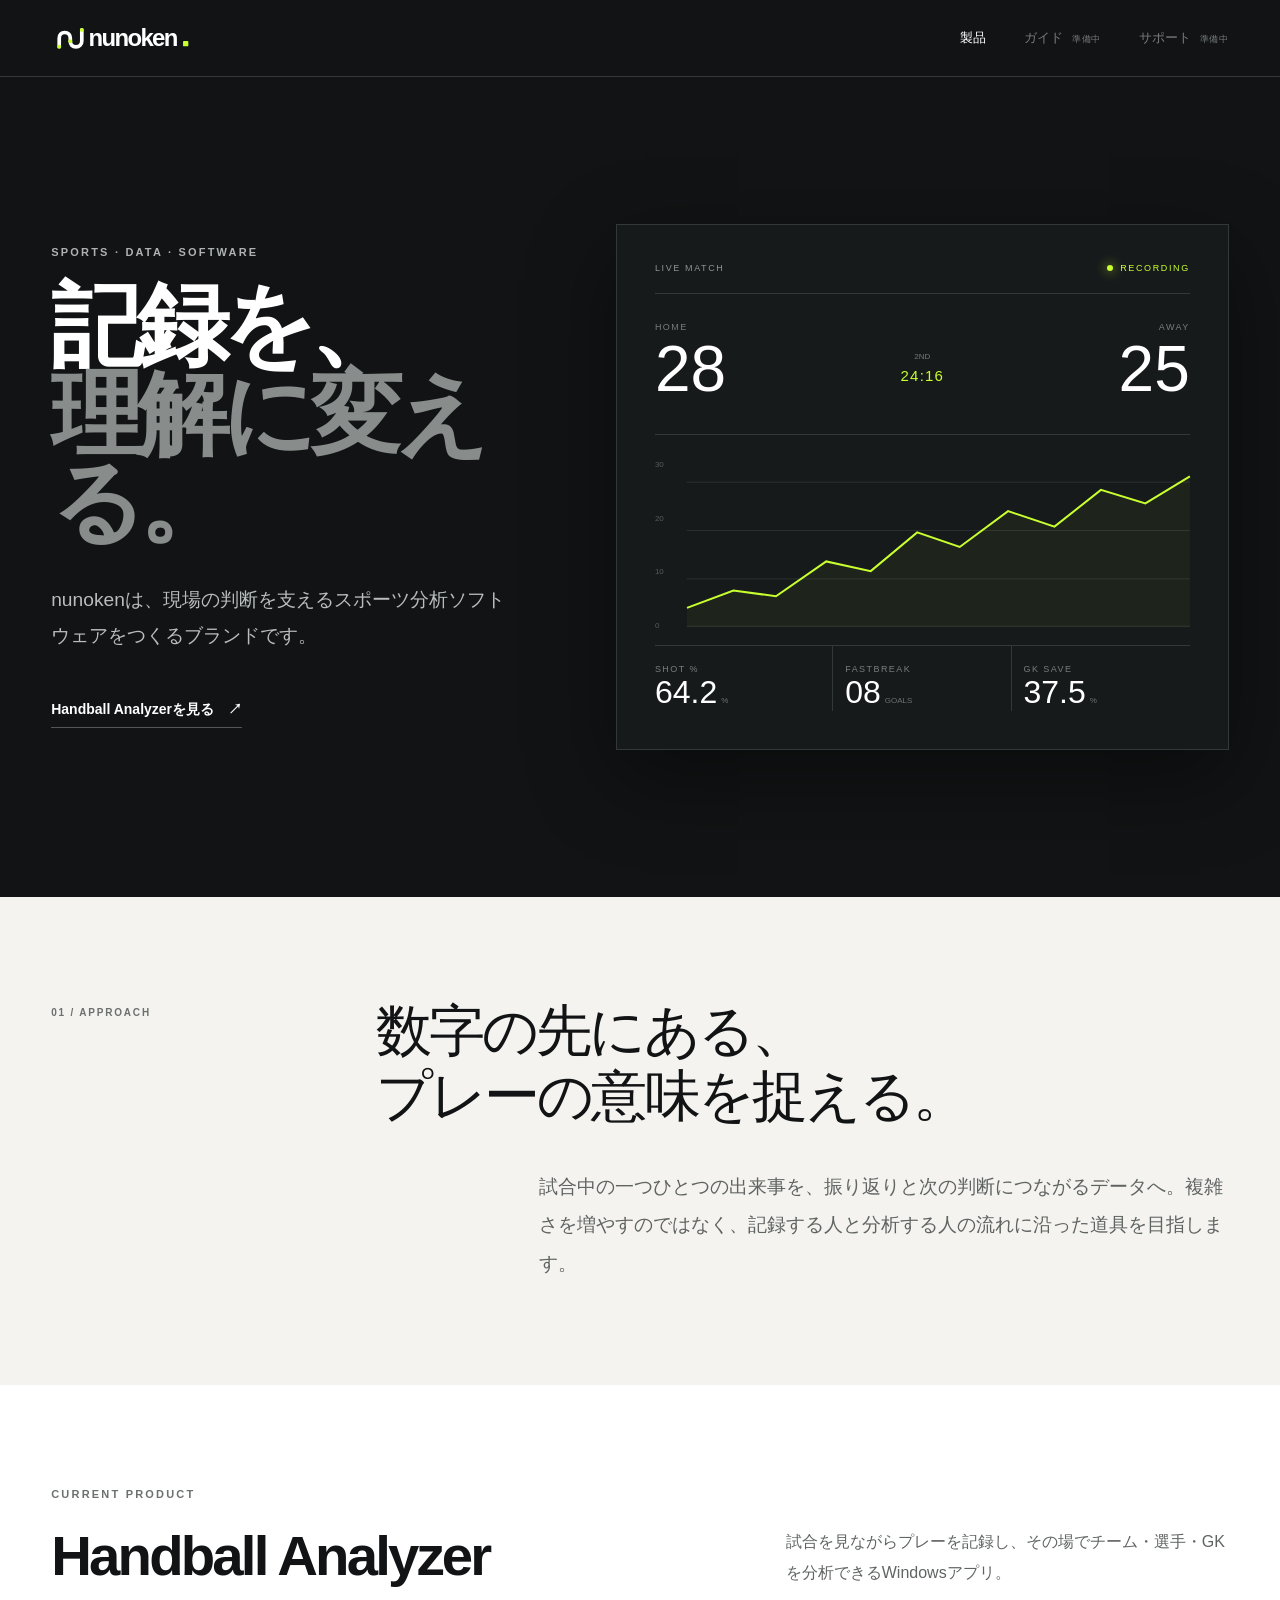
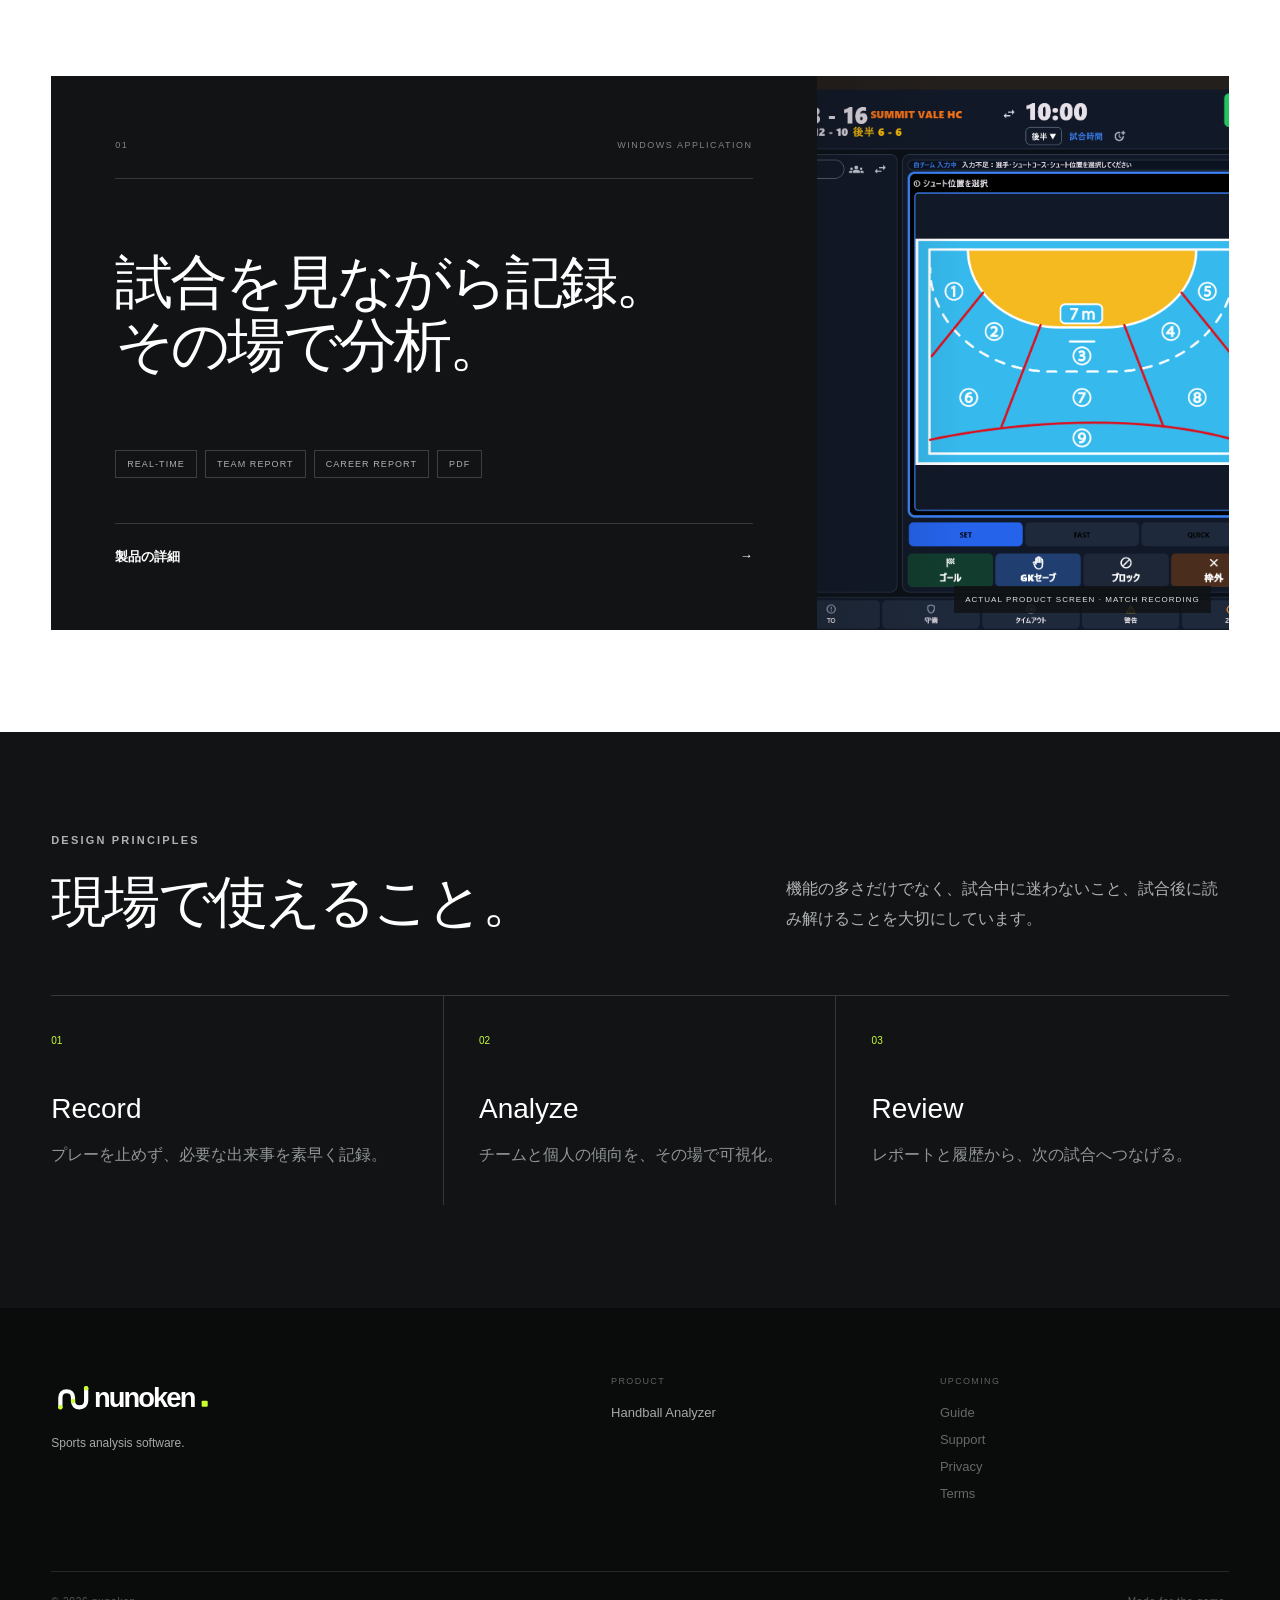
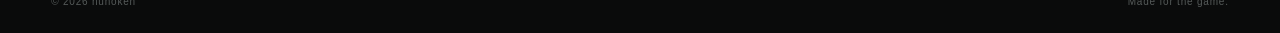
==== index.html @ ba4e537f "文字の大きさ変更" ====
<!doctype html>
<html lang="ja">
<head>
  <meta charset="utf-8">
  <meta name="viewport" content="width=device-width, initial-scale=1">
  <title>nunoken — スポーツを、記録から理解へ。</title>
  <meta name="description" content="nunokenは、スポーツの記録と分析に向き合うソフトウェアブランドです。Windows向けハンドボール試合記録・分析アプリ Handball Analyzer を開発しています。">
  <meta name="theme-color" content="#111314">
  <meta property="og:type" content="website">
  <meta property="og:locale" content="ja_JP">
  <meta property="og:site_name" content="nunoken">
  <meta property="og:title" content="nunoken — スポーツを、記録から理解へ。">
  <meta property="og:description" content="スポーツの記録と分析に向き合うソフトウェアブランド。Handball Analyzerを開発しています。">
  <link rel="stylesheet" href="assets/styles.css">
  <script src="assets/site.js" defer></script>
</head>
<body>
  <a class="skip-link" href="#main">本文へ移動</a>
  <header class="site-header">
    <div class="container header-inner">
      <a class="wordmark" href="./" aria-label="nunoken ホーム"><img src="brand/nunoken-logo-reverse.svg" alt="nunoken" width="560" height="140"></a>
      <nav class="site-nav" aria-label="メインナビゲーション">
        <a href="handball-analyzer/">製品</a>
        <span class="nav-future" title="準備中">ガイド <small>準備中</small></span>
        <span class="nav-future" title="準備中">サポート <small>準備中</small></span>
      </nav>
    </div>
  </header>

  <main id="main">
    <section class="brand-hero section-dark" aria-labelledby="hero-title">
      <div class="container brand-hero-grid">
        <div class="hero-copy reveal">
          <p class="eyebrow">SPORTS · DATA · SOFTWARE</p>
          <h1 id="hero-title">記録を、<br><span>理解に変える。</span></h1>
          <p class="hero-lead">nunokenは、現場の判断を支えるスポーツ分析ソフトウェアをつくるブランドです。</p>
          <a class="text-link" href="handball-analyzer/">Handball Analyzerを見る <span aria-hidden="true">↗</span></a>
        </div>

        <div class="data-visual reveal" aria-label="ハンドボール分析画面をイメージしたデータビジュアル">
          <div class="visual-topline">
            <span>LIVE MATCH</span><span class="live-dot">RECORDING</span>
          </div>
          <div class="scoreboard">
            <div><small>HOME</small><strong>28</strong></div>
            <div class="match-time"><span>2ND</span><strong>24:16</strong></div>
            <div><small>AWAY</small><strong>25</strong></div>
          </div>
          <div class="chart-area" aria-hidden="true">
            <div class="chart-labels"><span>30</span><span>20</span><span>10</span><span>0</span></div>
            <svg viewBox="0 0 520 170" role="presentation" focusable="false">
              <path class="grid-line" d="M0 20H520M0 70H520M0 120H520M0 169H520"/>
              <path class="area-path" d="M0 150 L48 132 L92 138 L144 102 L190 112 L238 72 L282 87 L332 50 L380 66 L428 28 L474 42 L520 14 L520 170 L0 170 Z"/>
              <path class="line-path" d="M0 150 L48 132 L92 138 L144 102 L190 112 L238 72 L282 87 L332 50 L380 66 L428 28 L474 42 L520 14"/>
            </svg>
          </div>
          <div class="metric-row">
            <div><small>SHOT %</small><strong>64.2</strong><span>%</span></div>
            <div><small>FASTBREAK</small><strong>08</strong><span>GOALS</span></div>
            <div><small>GK SAVE</small><strong>37.5</strong><span>%</span></div>
          </div>
        </div>
      </div>
    </section>

    <section class="brand-statement section-pad" aria-labelledby="statement-title">
      <div class="container statement-grid">
        <p class="section-index">01 / APPROACH</p>
        <div>
          <h2 id="statement-title">数字の先にある、<br>プレーの意味を捉える。</h2>
          <p>試合中の一つひとつの出来事を、振り返りと次の判断につながるデータへ。複雑さを増やすのではなく、記録する人と分析する人の流れに沿った道具を目指します。</p>
        </div>
      </div>
    </section>

    <section class="product-showcase section-pad" aria-labelledby="product-title">
      <div class="container">
        <div class="section-heading">
          <div>
            <p class="eyebrow eyebrow-dark">CURRENT PRODUCT</p>
            <h2 id="product-title">Handball Analyzer</h2>
          </div>
          <p>試合を見ながらプレーを記録し、その場でチーム・選手・GKを分析できるWindowsアプリ。</p>
        </div>

        <a class="product-card" href="handball-analyzer/" aria-label="Handball Analyzer 製品ページへ">
          <div class="product-card-copy">
            <div class="product-meta"><span>01</span><span>WINDOWS APPLICATION</span></div>
            <h3>試合を見ながら記録。<br>その場で分析。</h3>
            <ul class="feature-ticker" aria-label="主な機能">
              <li>REAL-TIME</li><li>TEAM REPORT</li><li>CAREER REPORT</li><li>PDF</li>
            </ul>
            <span class="card-link">製品の詳細 <span aria-hidden="true">→</span></span>
          </div>
          <div class="product-card-preview">
            <img src="assets/screenshots/01_match_recording_game7.png" alt="Handball Analyzerの試合記録画面" width="2190" height="1389" loading="lazy" decoding="async">
            <span>ACTUAL PRODUCT SCREEN · MATCH RECORDING</span>
          </div>
        </a>
      </div>
    </section>

    <section class="principles section-pad section-dark" aria-labelledby="principles-title">
      <div class="container">
        <div class="section-heading inverse">
          <div><p class="eyebrow">DESIGN PRINCIPLES</p><h2 id="principles-title">現場で使えること。</h2></div>
          <p>機能の多さだけでなく、試合中に迷わないこと、試合後に読み解けることを大切にしています。</p>
        </div>
        <div class="principle-grid">
          <article><span>01</span><h3>Record</h3><p>プレーを止めず、必要な出来事を素早く記録。</p></article>
          <article><span>02</span><h3>Analyze</h3><p>チームと個人の傾向を、その場で可視化。</p></article>
          <article><span>03</span><h3>Review</h3><p>レポートと履歴から、次の試合へつなげる。</p></article>
        </div>
      </div>
    </section>
  </main>

  <footer class="site-footer">
    <div class="container footer-main">
      <div><a class="wordmark footer-mark" href="./" aria-label="nunoken ホーム"><img src="brand/nunoken-logo-reverse.svg" alt="nunoken" width="560" height="140"></a><p>Sports analysis software.</p></div>
      <div class="footer-product"><small>PRODUCT</small><a href="handball-analyzer/">Handball Analyzer</a></div>
      <div class="footer-future"><small>UPCOMING</small><span>Guide</span><span>Support</span><span>Privacy</span><span>Terms</span></div>
    </div>
    <div class="container footer-bottom"><span>© <span data-year>2026</span> nunoken</span><span>Made for the game.</span></div>
  </footer>
</body>
</html>
---- assets/styles.css ----
:root {
  --ink: #111314;
  --ink-soft: #1a1d1e;
  --paper: #f4f3ef;
  --white: #fff;
  --muted: #6c706f;
  --line: #d7d7d2;
  --dark-line: #343839;
  --accent: #c8ff2e;
  --accent-dim: #a8d92a;
  --container: 1240px;
  --pad: clamp(20px, 4vw, 56px);
}

* { box-sizing: border-box; }
html { scroll-behavior: smooth; }
body { margin: 0; overflow-x: clip; color: var(--ink); background: var(--paper); font-family: "Segoe UI", "Yu Gothic UI", "Hiragino Kaku Gothic ProN", sans-serif; -webkit-font-smoothing: antialiased; }
a { color: inherit; }
svg { display: block; }
.container { width: min(100% - (var(--pad) * 2), var(--container)); margin-inline: auto; }
.section-dark { color: var(--white); background: var(--ink); }
.section-pad { padding-block: clamp(68px, 8vw, 112px); }
.skip-link { position: fixed; z-index: 1000; top: 12px; left: 12px; padding: 10px 16px; color: var(--ink); background: var(--accent); transform: translateY(-150%); transition: transform .2s; }
.skip-link:focus { transform: translateY(0); }
:focus-visible { outline: 3px solid var(--accent-dim); outline-offset: 4px; }

.site-header { position: relative; z-index: 20; color: var(--white); background: var(--ink); border-bottom: 1px solid var(--dark-line); }
.header-inner { min-height: 76px; display: flex; align-items: center; justify-content: space-between; gap: 28px; }
.wordmark { display: inline-flex; align-items: center; text-decoration: none; }
.wordmark img { display: block; width: 156px; height: auto; }
.site-nav { display: flex; align-items: center; gap: clamp(18px, 3vw, 38px); font-size: 13px; }
.site-nav a { padding-block: 10px; text-decoration: none; border-bottom: 1px solid transparent; }
.site-nav a:hover { border-color: var(--accent); }
.nav-future { color: #777c7c; white-space: nowrap; }
.nav-future small { margin-left: 5px; font-size: 9px; letter-spacing: .08em; }

.brand-hero { min-height: min(820px, calc(100vh - 76px)); display: grid; align-items: center; padding-block: clamp(72px, 10vw, 140px); overflow: hidden; }
.brand-hero-grid, .product-hero-grid { display: grid; grid-template-columns: minmax(0, .86fr) minmax(460px, 1.14fr); gap: clamp(50px, 8vw, 120px); align-items: center; }
.eyebrow { margin: 0 0 24px; color: #aeb3b2; font-size: 11px; font-weight: 700; letter-spacing: .2em; }
.eyebrow-dark { color: var(--muted); }
.hero-copy h1 { margin: 0; font-size: clamp(58px, 7.2vw, 112px); font-weight: 620; line-height: .96; letter-spacing: -.07em; }
.hero-copy h1 span { color: #888d8c; }
.hero-lead { max-width: 570px; margin: 34px 0 38px; overflow-wrap: anywhere; color: #b9bdbd; font-size: clamp(16px, 1.5vw, 20px); line-height: 1.9; }
.text-link { display: inline-flex; gap: 14px; align-items: center; padding-block: 8px; font-size: 14px; font-weight: 700; text-decoration: none; border-bottom: 1px solid #555; }
.text-link:hover { border-color: var(--accent); }

.data-visual { padding: clamp(20px, 3vw, 38px); background: #171a1b; border: 1px solid #333839; box-shadow: 0 28px 80px #0006; }
.visual-topline, .court-toolbar { display: flex; justify-content: space-between; padding-bottom: 20px; color: #8f9493; font-size: 9px; letter-spacing: .18em; border-bottom: 1px solid #333839; }
.live-dot { color: var(--accent); }
.live-dot::before { content: ""; width: 6px; height: 6px; display: inline-block; margin-right: 7px; background: currentColor; border-radius: 50%; box-shadow: 0 0 12px currentColor; }
.scoreboard { display: grid; grid-template-columns: 1fr auto 1fr; align-items: center; gap: 24px; padding: 28px 0; text-align: center; border-bottom: 1px solid #333839; }
.scoreboard > div:first-child { text-align: left; }.scoreboard > div:last-child { text-align: right; }
.scoreboard small, .metric-row small { display: block; color: #787d7c; font-size: 9px; letter-spacing: .16em; }
.scoreboard strong { font-size: clamp(42px, 5vw, 68px); font-weight: 480; font-variant-numeric: tabular-nums; }
.match-time strong { display: block; margin-top: 4px; color: var(--accent); font-size: 15px; letter-spacing: .08em; }.match-time span { color: #777; font-size: 8px; }
.chart-area { position: relative; height: 210px; padding: 25px 0 15px 32px; }
.chart-labels { position: absolute; inset: 25px auto 15px 0; display: flex; flex-direction: column; justify-content: space-between; color: #555b5a; font-size: 8px; }
.chart-area svg { width: 100%; height: 100%; overflow: visible; }.grid-line { fill: none; stroke: #2d3132; stroke-width: 1; }.area-path { fill: url("#none"); fill: #c8ff2e0a; }.line-path { fill: none; stroke: var(--accent); stroke-width: 2; vector-effect: non-scaling-stroke; }
.metric-row { display: grid; grid-template-columns: repeat(3, 1fr); border-top: 1px solid #333839; }
.metric-row div { padding: 18px 12px 0; border-right: 1px solid #333839; }.metric-row div:first-child { padding-left: 0; }.metric-row div:last-child { border: 0; }
.metric-row strong { font-size: clamp(22px, 2.5vw, 36px); font-weight: 500; font-variant-numeric: tabular-nums; }.metric-row span { margin-left: 4px; color: #6d7271; font-size: 8px; }

.statement-grid { display: grid; grid-template-columns: 1fr 3fr; gap: 40px; }
.section-index { margin: 8px 0 0; color: var(--muted); font-size: 10px; font-weight: 700; letter-spacing: .18em; }
.statement-grid h2, .section-heading h2, .data-grid h2 { margin: 0; font-size: clamp(36px, 4.4vw, 64px); font-weight: 560; line-height: 1.14; letter-spacing: -.05em; }
.final-cta h2 { margin: 0; font-size: clamp(42px, 5.2vw, 78px); font-weight: 560; line-height: 1.12; letter-spacing: -.055em; }
.statement-grid div > p { max-width: 690px; margin: 40px 0 0 auto; color: #5f6362; font-size: clamp(16px, 1.5vw, 20px); line-height: 2; }

.product-showcase { background: var(--white); }
.section-heading { display: grid; grid-template-columns: 1.5fr 1fr; gap: 70px; align-items: end; margin-bottom: clamp(48px, 7vw, 88px); }
.section-heading > p { margin: 0; color: #606463; line-height: 1.9; }
.product-card { display: grid; grid-template-columns: 1.3fr .7fr; color: var(--white); background: var(--ink); text-decoration: none; transition: transform .25s ease, box-shadow .25s ease; }
.product-card:hover { transform: translateY(-4px); box-shadow: 0 22px 50px #1112; }
.product-card-copy { padding: clamp(30px, 5vw, 68px); }
.product-meta { display: flex; justify-content: space-between; padding-bottom: 28px; color: #808585; font-size: 9px; letter-spacing: .17em; border-bottom: 1px solid var(--dark-line); }
.product-card h3 { margin: clamp(44px, 6vw, 72px) 0; font-size: clamp(36px, 4.5vw, 64px); font-weight: 530; line-height: 1.1; letter-spacing: -.05em; }
.feature-ticker { display: flex; flex-wrap: wrap; gap: 8px; margin: 0 0 45px; padding: 0; list-style: none; }
.feature-ticker li { padding: 8px 11px; color: #aeb2b1; font-size: 9px; letter-spacing: .12em; border: 1px solid #3b3f40; }
.card-link { display: flex; justify-content: space-between; padding-top: 24px; font-size: 13px; font-weight: 700; border-top: 1px solid var(--dark-line); }
.product-card-numbers { display: grid; background: var(--accent); color: var(--ink); }
.product-card-numbers div { display: flex; flex-direction: column; justify-content: center; padding: 30px 12%; border-bottom: 1px solid #1114; }.product-card-numbers div:last-child { border: 0; }
.product-card-numbers span { font-size: clamp(52px, 7vw, 90px); font-weight: 560; line-height: 1; letter-spacing: -.06em; }.product-card-numbers small { margin-top: 8px; font-size: 9px; font-weight: 700; letter-spacing: .16em; }
.product-card-preview { min-width: 0; position: relative; overflow: hidden; background: #0f1725; }
.product-card-preview::after { content: ""; position: absolute; inset: 0; background: linear-gradient(90deg, #11131433, transparent 35%); pointer-events: none; }
.product-card-preview img { width: 100%; height: 100%; min-height: 470px; display: block; object-fit: cover; object-position: 39% center; }
.product-card-preview span { position: absolute; z-index: 1; right: 18px; bottom: 17px; padding: 9px 11px; color: #dfe2e1; background: #111314dd; font-size: 8px; letter-spacing: .13em; }

.section-heading.inverse > p { color: #aeb2b1; }.principles .section-heading { margin-bottom: 60px; }
.principle-grid { display: grid; grid-template-columns: repeat(3, 1fr); border-top: 1px solid var(--dark-line); }
.principle-grid article { padding: 34px 9% 20px 0; border-right: 1px solid var(--dark-line); }.principle-grid article:not(:first-child) { padding-left: 9%; }.principle-grid article:last-child { border: 0; }
.principle-grid span { color: var(--accent); font-size: 10px; }.principle-grid h3 { margin: 45px 0 16px; font-size: 28px; font-weight: 500; }.principle-grid p { color: #919695; line-height: 1.8; }

.site-footer { padding: 68px 0 26px; color: #a5aaa9; background: #0a0b0b; }
.footer-main { display: grid; grid-template-columns: 1.8fr 1fr 1fr; gap: 40px; padding-bottom: 70px; }.footer-mark img { width: 178px; }.footer-main p { font-size: 12px; }
.footer-product, .footer-future { display: flex; flex-direction: column; gap: 12px; font-size: 13px; }.footer-main small { margin-bottom: 7px; color: #5d6261; font-size: 9px; letter-spacing: .15em; }.footer-main a { text-decoration: none; }.footer-main a:hover { color: var(--accent); }.footer-future span { color: #656968; }
.footer-bottom { display: flex; justify-content: space-between; padding-top: 24px; color: #555a59; font-size: 10px; letter-spacing: .08em; border-top: 1px solid #262929; }

/* Product page */
.product-page .section-pad { padding-block: clamp(54px, 6.5vw, 88px); }
.product-hero { padding: 28px 0 0; overflow: hidden; }.product-kicker { display: flex; align-items: baseline; justify-content: space-between; margin-bottom: clamp(34px, 4vw, 52px); color: #666b6a; font-size: 9px; letter-spacing: .16em; }.product-kicker span:first-child { color: var(--white); font-size: clamp(24px, 2.3vw, 34px); font-weight: 620; letter-spacing: -.035em; }
.product-hero-grid { padding-bottom: clamp(48px, 6vw, 78px); }.product-hero .hero-copy h1 { font-size: clamp(46px, 5vw, 72px); line-height:1; }
.product-page .section-heading { margin-bottom: clamp(34px, 4vw, 54px); }
.product-page .section-heading h2, .product-page .data-grid h2 { font-size: clamp(30px, 3.3vw, 46px); line-height:1.2; letter-spacing:-.04em; }
.product-page .section-heading > p { max-width: 500px; font-size:14px; line-height:1.75; }
.availability { width: fit-content; display: flex; align-items: center; gap: 10px; padding: 14px 16px; color: #d8dcdb; font-size: 12px; border: 1px solid #3c4141; }.availability small { padding-left: 10px; color: #707675; font-size: 8px; letter-spacing: .14em; border-left: 1px solid #3c4141; }.status-dot { width: 7px; height: 7px; background: var(--accent); border-radius: 50%; }
.app-window { margin: 0; min-width: 0; overflow: hidden; background: #171a1b; border: 1px solid #363a3b; box-shadow: 0 28px 80px #0007; }
.app-window-bar { display: flex; justify-content: space-between; gap: 20px; padding: 15px 18px; color: #7d8382; font-size: 8px; letter-spacing: .15em; border-bottom: 1px solid #363a3b; }
.app-window img { width: 100%; height: auto; display: block; }
.hero-app-window img { aspect-ratio: 1.57; object-fit: cover; object-position: center top; }
.court-visual { background: #181b1c; border: 1px solid #363a3b; }.court-toolbar { padding: 18px 20px; }
.court { position: relative; height: 330px; margin: 30px; overflow: hidden; background: linear-gradient(90deg, #ffffff08 1px, transparent 1px), linear-gradient(#ffffff08 1px, transparent 1px); background-size: 32px 32px; border: 1px solid #515656; border-right: 0; }
.court::before { content: ""; position: absolute; inset: 0 auto 0 0; width: 48%; border-right: 1px dashed #6f7474; border-radius: 0 50% 50% 0; }.goal { position: absolute; z-index: 2; left: 0; top: 37%; width: 12px; height: 26%; border: 2px solid var(--white); border-left: 0; }.six-meter { position: absolute; left: 0; top: 24%; width: 27%; height: 52%; border: 1px solid #767b7a; border-left: 0; border-radius: 0 50% 50% 0; }.nine-meter { position: absolute; left: 0; top: 11%; width: 47%; height: 78%; border: 1px dashed #5a5f5e; border-left: 0; border-radius: 0 50% 50% 0; }
.shot { position: absolute; z-index: 3; width: 25px; height: 25px; display: grid; place-items: center; font: normal 9px/1 sans-serif; border-radius: 50%; }.goal-shot { color: var(--ink); background: var(--accent); }.miss-shot { color: #d4d6d6; background: #424747; }.s1{left:17%;top:32%}.s2{left:39%;top:18%}.s3{left:29%;top:62%}.s4{left:58%;top:43%}.s5{left:70%;top:70%}.s6{left:78%;top:21%}
.court-stats { display: grid; grid-template-columns: repeat(3, 1fr); border-top: 1px solid #363a3b; }.court-stats div { padding: 20px; border-right: 1px solid #363a3b; }.court-stats div:last-child { border:0; }.court-stats strong { display:block; font-size: 24px; font-weight: 500; }.court-stats small { color:#737877; font-size: 8px; letter-spacing:.14em; }
.hero-facts { display: flex; justify-content: space-between; padding: 20px 0; color: #737877; font-size: 8px; letter-spacing: .16em; border-top: 1px solid var(--dark-line); }

.product-overview { padding-block: clamp(58px, 7vw, 92px); background: var(--paper); }
.overview-intro { display: grid; grid-template-columns: .42fr 1.08fr .9fr; gap: clamp(28px, 4vw, 58px); align-items: start; }
.overview-intro h2 { margin: 0; font-size: clamp(30px, 3.3vw, 46px); font-weight: 560; line-height: 1.2; letter-spacing: -.04em; }
.overview-intro > p:last-child { margin: 4px 0 0; color: var(--muted); font-size: 14px; line-height: 1.85; }
.overview-steps { display: grid; grid-template-columns: repeat(3, 1fr); margin-top: clamp(38px, 5vw, 58px); border-top: 1px solid var(--ink); border-left: 1px solid var(--line); }
.overview-steps article { min-height: 190px; padding: 28px; background: #f8f7f3; border-right: 1px solid var(--line); border-bottom: 1px solid var(--line); }
.overview-steps span, .operation-video > div > span { color: var(--muted); font-size: 9px; font-weight: 700; letter-spacing: .15em; }
.overview-steps h3 { margin: 38px 0 10px; font-size: 21px; font-weight: 600; }
.overview-steps p { margin: 0; color: var(--muted); font-size: 13px; line-height: 1.75; }
.strength-strip { display: grid; grid-template-columns: 1.25fr repeat(3, 1fr); border: 1px solid var(--ink); border-top: 0; }
.strength-strip > * { min-width: 0; padding: 17px 20px; font-size: 11px; line-height: 1.5; border-right: 1px solid var(--line); }
.strength-strip > *:last-child { border: 0; }.strength-strip strong { color: var(--ink); background: var(--accent); }.strength-strip span { color: #555958; background: var(--white); }

.video-section { background: var(--white); }
.video-heading { display: grid; grid-template-columns: 1.35fr .65fr; gap: clamp(40px, 7vw, 100px); align-items: end; margin-bottom: clamp(34px, 4vw, 54px); }
.video-copy h2 { margin: 14px 0 0; font-size: clamp(30px, 3.4vw, 46px); font-weight: 560; line-height: 1.18; letter-spacing: -.04em; }
.video-heading > p { max-width: 480px; margin: 0; color: var(--muted); font-size: 14px; line-height: 1.8; }
.operation-videos { display: grid; grid-template-columns: repeat(2, minmax(0, 1fr)); gap: 18px; }
.operation-video { min-width: 0; background: var(--paper); border: 1px solid var(--line); }
.operation-video.featured-video { grid-column: 1 / -1; display: grid; grid-template-columns: 1.5fr .5fr; }
.operation-video video { width: 100%; aspect-ratio: 16 / 9; display: block; object-fit: cover; background: var(--ink); }
.operation-video.featured-video video { height: 100%; }
.operation-video > div { padding: 24px; }
.operation-video h3 { margin: 17px 0 9px; font-size: 21px; font-weight: 600; letter-spacing: -.02em; }
.operation-video p { margin: 0; color: var(--muted); font-size: 13px; line-height: 1.75; }
.operation-video video:focus-visible { outline-offset: -4px; }

.feature-section { background: var(--paper); }
.operation-guide { display: grid; grid-template-columns: 1.08fr .92fr; gap: clamp(34px, 5vw, 68px); align-items: center; margin-bottom: clamp(48px, 6vw, 74px); padding: clamp(22px, 3vw, 38px); background: var(--white); border: 1px solid var(--line); }
.operation-guide figure { min-width: 0; margin: 0; overflow: hidden; background: var(--ink); }
.operation-guide figure img { width: 100%; height: auto; display: block; }
.operation-guide figcaption { padding: 11px 14px; color: #8e9392; background: var(--ink); font-size: 9px; letter-spacing: .13em; }
.operation-guide-copy h3 { margin: 15px 0 24px; font-size: clamp(26px, 2.8vw, 38px); font-weight: 560; line-height: 1.22; letter-spacing: -.04em; }
.operation-guide ol { margin: 0; padding: 0; list-style: none; border-top: 1px solid var(--line); }
.operation-guide li { display: grid; grid-template-columns: 36px 1fr; gap: 14px; padding: 15px 0; border-bottom: 1px solid var(--line); }
.operation-guide li > span { padding-top: 2px; color: var(--muted); font-size: 9px; font-weight: 700; letter-spacing: .12em; }
.operation-guide li strong { font-size: 14px; font-weight: 650; }.operation-guide li p { margin: 5px 0 0; color: var(--muted); font-size: 12px; line-height: 1.65; }
.event-heading { display: flex; align-items: end; justify-content: space-between; gap: 30px; margin-bottom: 20px; }
.event-heading h3 { margin: 0; font-size: 22px; font-weight: 600; }
.event-grid { display: grid; grid-template-columns: repeat(3, 1fr); border-top: 1px solid var(--line); border-left: 1px solid var(--line); }
.event-card { min-height: 158px; padding: clamp(19px, 2.1vw, 27px); background: #f8f7f3; border-right: 1px solid var(--line); border-bottom: 1px solid var(--line); }.event-card.accent { background: var(--accent); }.event-key { width: 46px; height: 46px; display: grid; place-items: center; margin-bottom: 22px; font-size: 13px; font-weight: 700; border: 1px solid #9da19d; border-radius: 50%; }.event-card h3 { margin: 0 0 7px; font-size: 20px; font-weight: 600; }.event-card p { margin: 0; color: #6b6f6e; font-size: 12px; }
.report-section { color: var(--white); background: #171a1b; }.light { color: #777d7c; }
.report-grid { display: grid; grid-template-columns: repeat(2, 1fr); gap: 1px; background: #3b3f40; border: 1px solid #3b3f40; }.report-card { min-height: 245px; padding: clamp(24px, 3vw, 36px); background: #171a1b; overflow: hidden; }.report-wide { grid-column: 1 / -1; min-height: 285px; display: grid; grid-template-columns: .8fr 1.2fr; gap: 40px; }.tag { color: var(--accent); font-size: 9px; font-weight: 700; letter-spacing: .18em; }.report-card h3 { margin: 26px 0 12px; font-size: clamp(23px, 2.4vw, 32px); font-weight: 500; }.report-card p { max-width: 430px; margin-block:0; color: #929796; font-size:13px; line-height: 1.7; }.report-number { display: block; margin-top: 24px; color: var(--accent); font-size: 52px; font-weight: 450; }.report-number small { font-size: 18px; }
.bar-chart { height: 205px; display: flex; gap: 4%; align-items: end; padding-top: 24px; border-bottom: 1px solid #575c5b; background: repeating-linear-gradient(to bottom, transparent 0, transparent 44px, #2b2f30 45px); }.bar-chart i { width: 8.5%; height: var(--h); display:block; background: var(--accent); opacity: .78; }
.sparkline { margin-top: 36px; }.sparkline svg { width: 100%; max-height: 80px; }.sparkline path { fill:none; stroke:var(--accent); stroke-width:2; vector-effect:non-scaling-stroke; }
.flow-metric { display:flex; align-items:center; justify-content:space-between; margin-top:55px; color:#777; }.flow-metric b { padding:10px; color:#dadddc; font-size:10px; border:1px solid #4a4f4e; }
.donut { width:92px; height:92px; display:grid; place-items:center; margin-top:34px; border-radius:50%; background:conic-gradient(var(--accent) 37%, #303435 0); position:relative; }.donut::before { content:""; position:absolute; inset:8px; background:#171a1b; border-radius:50%; }.donut span { z-index:1; font-size:24px; }.donut small { font-size:10px; }

.screenshot-section { background: var(--paper); }
.screen-story { border-top: 1px solid var(--ink); }
.screen-feature { display: grid; grid-template-columns: .4fr 1.6fr; gap: clamp(30px, 5vw, 62px); padding: clamp(38px, 5vw, 62px) 0; border-bottom: 1px solid var(--line); }
.screen-copy { min-width: 0; }
.screen-copy > span { color: var(--muted); font-size: 9px; font-weight: 700; letter-spacing: .16em; }
.screen-copy h3 { margin: 18px 0 12px; font-size: clamp(22px, 2.2vw, 30px); font-weight: 550; line-height: 1.3; letter-spacing: -.035em; }
.screen-copy p { margin: 0; color: var(--muted); font-size: 14px; line-height: 1.85; }
.screen-pair, .screen-gallery { min-width: 0; display: grid; grid-template-columns: repeat(2, minmax(0, 1fr)); gap: 14px; align-content: start; }
.screen-gallery.four-up { grid-template-columns: repeat(2, minmax(0, 1fr)); }
.screen-feature figure { margin: 0; min-width: 0; overflow: hidden; background: var(--white); border: 1px solid var(--line); }
.screen-feature img { width: 100%; height: auto; aspect-ratio: 16 / 9; display: block; object-fit: cover; object-position: top center; transition: transform .25s ease; }
.screen-feature figure:hover img { transform: scale(1.012); }
.screen-feature figcaption { padding: 12px 14px; color: var(--muted); font-size: 9px; font-weight: 700; letter-spacing: .1em; text-transform: uppercase; border-top: 1px solid var(--line); }

.workflow-section { background: var(--white); }.workflow-grid { border-top: 1px solid var(--ink); }.workflow-grid article { display: grid; grid-template-columns: 1fr 3fr; gap: 30px; align-items:start; padding: 25px 0; border-bottom: 1px solid var(--line); }.workflow-grid > article > span { color: var(--muted); font-size: 10px; }.workflow-grid h3 { margin: 0; font-size: 21px; font-weight: 550; }.workflow-grid p { margin: 7px 0 0; color: var(--muted); font-size:13px; }
.pricing-section { background:#e9e9e4; }.pricing-grid { display:grid; grid-template-columns:repeat(2,1fr); gap:20px; }.price-card { position:relative; padding:clamp(30px,4vw,54px); background:var(--white); }.price-card.featured { color:var(--white); background:var(--ink); }.recommended { position:absolute; top:0; right:0; padding:9px 13px; color:var(--ink); background:var(--accent); font-size:8px; font-weight:800; letter-spacing:.14em; }.plan-head { min-height:180px; display:flex; justify-content:space-between; gap:20px; border-bottom:1px solid var(--line); }.featured .plan-head { border-color:var(--dark-line); }.plan-name { color:var(--muted); font-size:11px; font-weight:700; letter-spacing:.17em; }.plan-head p { max-width:200px; margin-top:25px; color:var(--muted); line-height:1.7; }.price { text-align:right; white-space:nowrap; }.price strong { display:block; font-size:clamp(35px,4vw,54px); font-weight:550; letter-spacing:-.05em; }.price small { color:var(--muted); }.price-card ul { min-height:215px; margin:34px 0; padding:0; list-style:none; }.price-card li { padding:10px 0 10px 22px; position:relative; font-size:14px; }.price-card li::before { content:"✓"; position:absolute; left:0; color:var(--accent-dim); font-weight:800; }.price-card li.muted { color:#909493; }.price-card li.muted::before { content:"—"; color:#909493; }.coming-soon { display:block; padding:16px; text-align:center; font-size:11px; font-weight:700; border:1px solid var(--line); }.light-button { border-color:#4b5050; }.pricing-note { margin:22px 0 0; color:var(--muted); font-size:11px; text-align:right; }
.data-grid { display:grid; grid-template-columns:1fr 1fr; gap:clamp(60px,10vw,140px); }.data-lead { max-width:500px; margin-top:34px; color:#9da2a1; line-height:1.9; }.data-list { margin:0; }.data-list div { padding:28px 0; border-bottom:1px solid var(--dark-line); }.data-list dt { margin-bottom:10px; color:var(--accent); font-size:9px; font-weight:700; letter-spacing:.16em; }.data-list dd { margin:0; color:#d5d8d7; font-size:15px; }
.final-cta { text-align:center; background:var(--accent); }.final-cta h2 { font-size:clamp(16px,4vw,64px); white-space:nowrap; }.final-cta .eyebrow { color:#617617; }.dark-status { margin:45px auto 0; color:var(--ink); border-color:#829c25; }.dark-status .status-dot { background:var(--ink); }.dark-status small { color:#617617; border-color:#829c25; }

.reveal { opacity: 1; transform: none; }

@media (max-width: 1024px) {
  .brand-hero-grid, .product-hero-grid { grid-template-columns: 1fr 1fr; gap: 42px; }
  .hero-copy h1 { font-size: clamp(54px, 7vw, 74px); }
  .chart-area { height: 175px; }.court { height: 275px; margin:20px; }
  .section-heading { gap:40px; }.product-card h3 { margin:55px 0; }
  .plan-head { display:block; }.price { margin-top:25px; text-align:left; }.price-card ul { min-height:225px; }
  .screen-feature { grid-template-columns: .5fr 1.5fr; gap: 34px; }
}

@media (max-width: 760px) {
  :root { --pad: 20px; }
  .header-inner { min-height: 66px; }.wordmark img { width: 138px; }.site-nav { gap:16px; overflow-x:auto; }.site-nav .nav-future { display:none; }
  .brand-hero { min-height:auto; }.brand-hero-grid, .product-hero-grid, .section-heading, .statement-grid, .data-grid { grid-template-columns:1fr; }
  .brand-hero-grid { gap:64px; }.product-hero-grid { gap:42px; }.hero-copy h1 { font-size:clamp(48px,14vw,72px); }.product-hero .hero-copy h1 { font-size:clamp(40px,11vw,54px); }.hero-lead { margin-block:24px 28px; font-size:15px; line-height:1.75; }
  .data-visual { margin-inline:-8px; }.metric-row strong { font-size:22px; }
  .statement-grid { gap:36px; }.statement-grid div > p { margin-top:28px; }.section-heading { gap:28px; }
  .product-card { grid-template-columns:1fr; }.product-card-numbers { grid-template-columns:repeat(3,1fr); }.product-card-numbers div { min-width:0; padding:24px 14px; border-right:1px solid #1114; border-bottom:0; }.product-card-numbers span { font-size:42px; }.product-card-numbers small { font-size:7px; }.product-card-preview img { min-height:320px; aspect-ratio:16 / 9; }.product-card-preview span { left:14px; right:auto; }
  .principle-grid { grid-template-columns:1fr; }.principle-grid article, .principle-grid article:not(:first-child) { padding:30px 0; border-right:0; border-bottom:1px solid var(--dark-line); }.principle-grid h3 { margin-top:25px; }
  .footer-main { grid-template-columns:1fr 1fr; }.footer-main > div:first-child { grid-column:1/-1; }
  .product-kicker { margin-bottom:42px; }.hero-facts { gap:16px; overflow-x:auto; }.hero-facts span { white-space:nowrap; }
  .overview-intro, .video-heading, .operation-guide, .screen-feature { grid-template-columns:1fr; }.overview-intro { gap:22px; }.overview-steps { grid-template-columns:1fr; }.overview-steps article { min-height:0; }.strength-strip { grid-template-columns:1fr 1fr; }.strength-strip > *:nth-child(2) { border-right:0; }.strength-strip > *:nth-child(-n+2) { border-bottom:1px solid var(--line); }.video-heading { gap:22px; }.video-copy h2 { font-size:clamp(29px,8vw,40px); }
  .operation-video.featured-video { display:block; }.operation-video.featured-video video { height:auto; }
  .screen-feature { gap:30px; }.screen-copy { max-width:560px; }.screen-copy h3 { margin-top:18px; }
  .event-grid { grid-template-columns:repeat(2,1fr); }.event-card { min-height:150px; }.event-key { margin-bottom:20px; }
  .report-grid { grid-template-columns:1fr; }.report-wide { grid-column:auto; grid-template-columns:1fr; }.bar-chart { height:180px; }
  .workflow-grid article { grid-template-columns:45px 1fr; }
  .pricing-grid { grid-template-columns:1fr; }.plan-head { min-height:auto; padding-bottom:30px; }.price-card ul { min-height:auto; }.pricing-note { text-align:left; line-height:1.7; }
}

@media (max-width: 440px) {
  .site-nav { display:none; }
  .scoreboard { gap:12px; }.chart-area { height:150px; }.data-visual { padding:18px; }
  .metric-row div { padding-right:5px; }.metric-row strong { font-size:18px; }.metric-row span { display:none; }
  .product-card-copy { padding:28px 22px; }.product-card-numbers span { font-size:34px; }.product-card-numbers small { letter-spacing:.08em; }
  .operation-guide { margin-inline:-8px; padding:16px; }.event-heading { display:block; }.event-heading h3 { margin-top:10px; }.event-grid { grid-template-columns:1fr; }.event-card { min-height:145px; }.event-key { margin-bottom:18px; }
  .court { height:240px; margin:14px; }.court-stats div { padding:15px 10px; }.court-stats strong { font-size:20px; }
  .availability { align-items:flex-start; flex-wrap:wrap; }.availability small { width:100%; padding:8px 0 0 17px; border:0; }
  .app-window-bar span:last-child { display:none; }.hero-app-window { margin-inline:-8px; }.hero-app-window img { aspect-ratio:1.36; }
  .screen-pair, .screen-gallery.four-up { grid-template-columns:1fr; }
  .strength-strip { grid-template-columns:1fr; }.strength-strip > * { border-right:0; border-bottom:1px solid var(--line); }.strength-strip > *:last-child { border-bottom:0; }.operation-videos { grid-template-columns:1fr; }.operation-video.featured-video { grid-column:auto; }.operation-video > div { padding:20px; }
  .footer-main { grid-template-columns:1fr; }.footer-main > div:first-child { grid-column:auto; }.footer-bottom { gap:20px; }
}

@media (prefers-reduced-motion: reduce) {
  html { scroll-behavior:auto; }
  *, *::before, *::after { animation-duration:.01ms !important; animation-iteration-count:1 !important; transition-duration:.01ms !important; }
  .reveal { opacity:1; transform:none; }
}
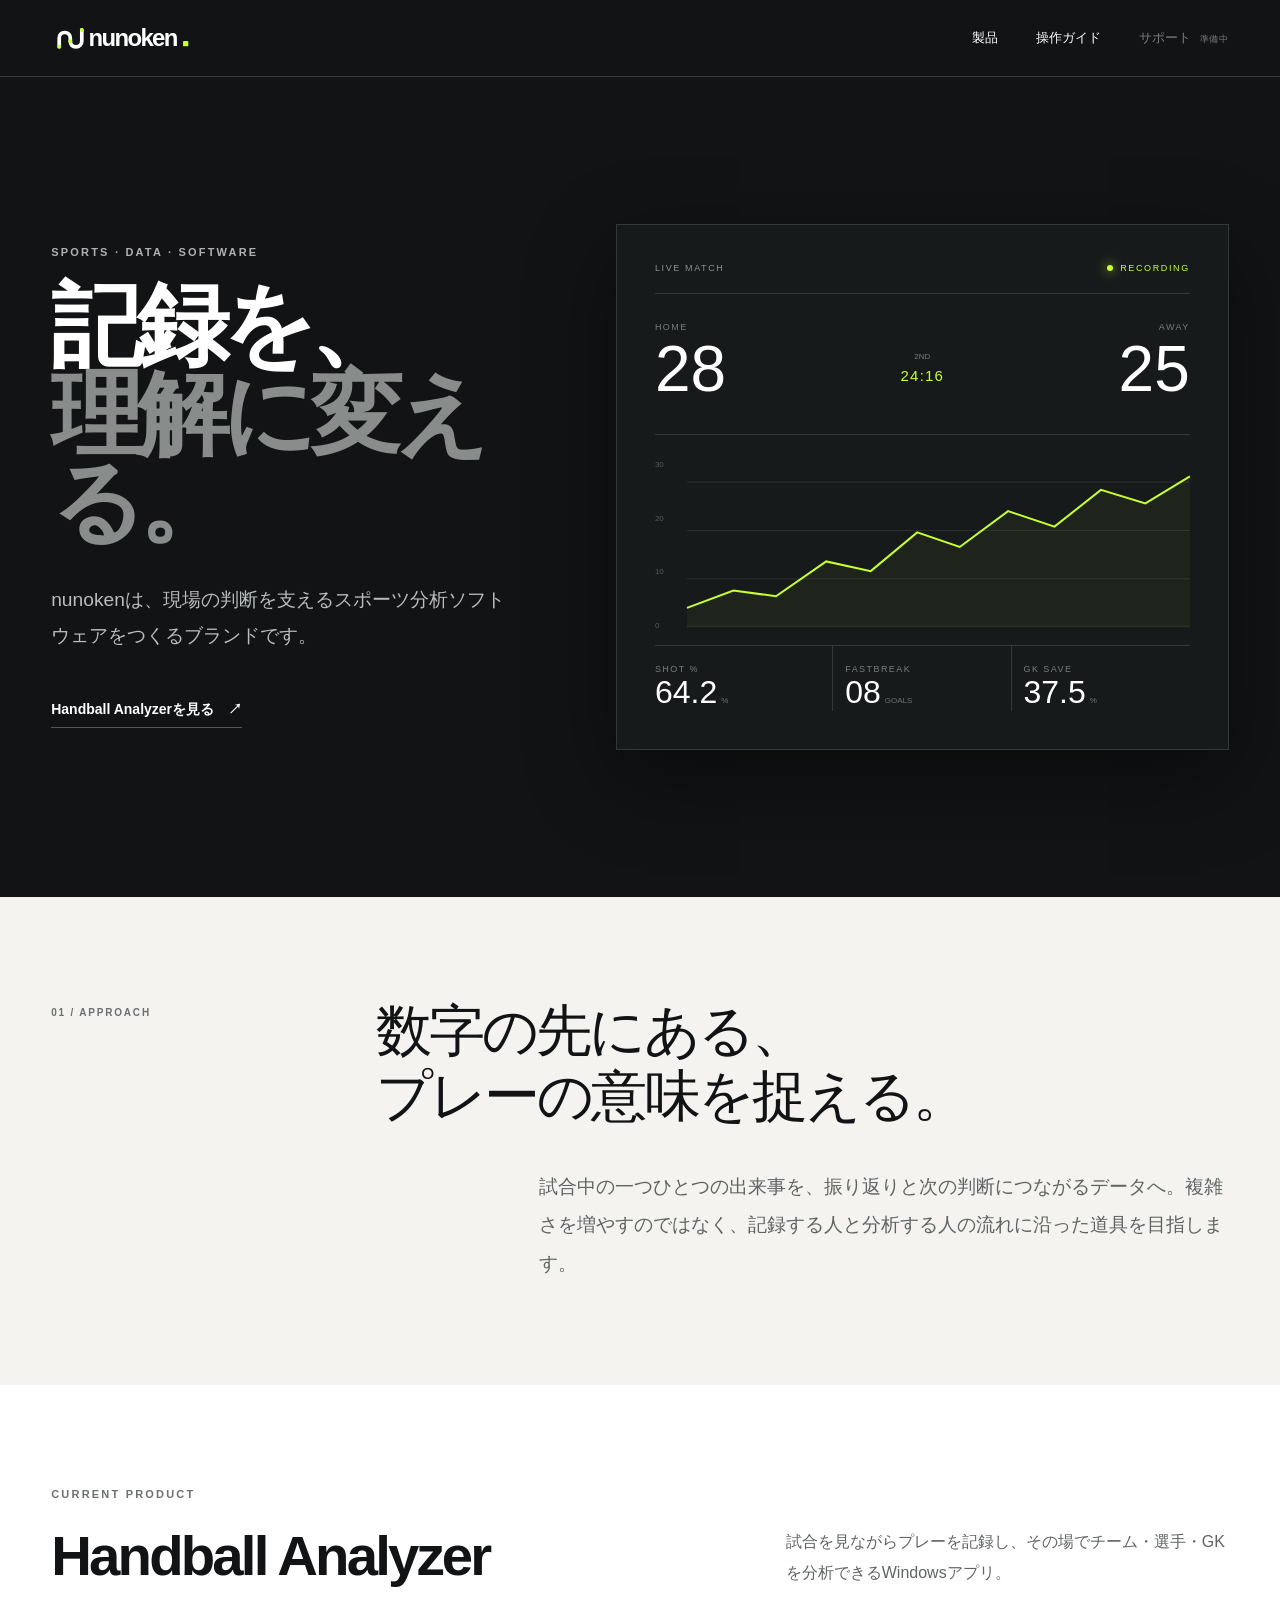
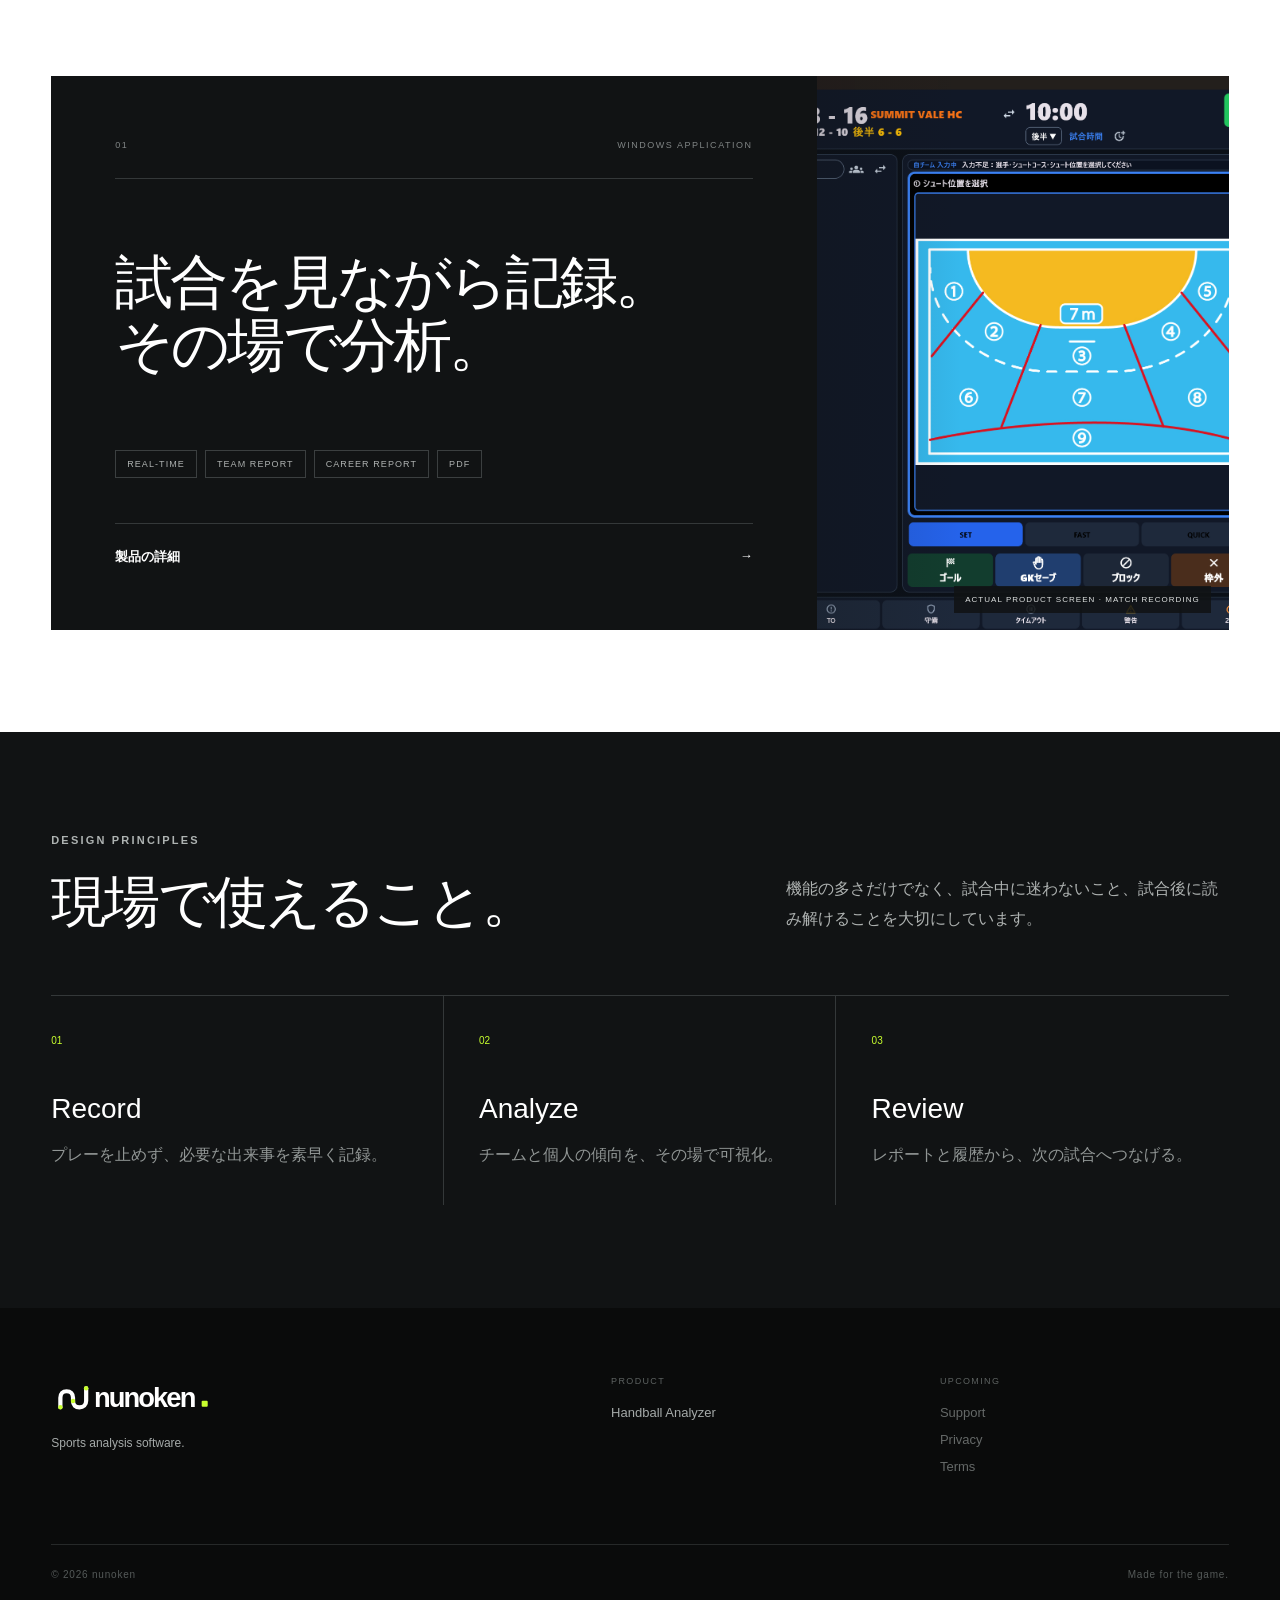
==== commit 5c9310ff: "操作説明" ====
--- a/index.html
+++ b/index.html
@@ -21,7 +21,7 @@
       <a class="wordmark" href="./" aria-label="nunoken ホーム"><img src="brand/nunoken-logo-reverse.svg" alt="nunoken" width="560" height="140"></a>
       <nav class="site-nav" aria-label="メインナビゲーション">
         <a href="handball-analyzer/">製品</a>
-        <span class="nav-future" title="準備中">ガイド <small>準備中</small></span>
+        <a href="handball-analyzer/guide/">操作ガイド</a>
         <span class="nav-future" title="準備中">サポート <small>準備中</small></span>
       </nav>
     </div>
@@ -119,7 +119,7 @@
     <div class="container footer-main">
       <div><a class="wordmark footer-mark" href="./" aria-label="nunoken ホーム"><img src="brand/nunoken-logo-reverse.svg" alt="nunoken" width="560" height="140"></a><p>Sports analysis software.</p></div>
       <div class="footer-product"><small>PRODUCT</small><a href="handball-analyzer/">Handball Analyzer</a></div>
-      <div class="footer-future"><small>UPCOMING</small><span>Guide</span><span>Support</span><span>Privacy</span><span>Terms</span></div>
+      <div class="footer-future"><small>UPCOMING</small><span>Support</span><span>Privacy</span><span>Terms</span></div>
     </div>
     <div class="container footer-bottom"><span>© <span data-year>2026</span> nunoken</span><span>Made for the game.</span></div>
   </footer>
--- a/assets/styles.css
+++ b/assets/styles.css
@@ -103,6 +103,7 @@
 .product-page .section-heading h2, .product-page .data-grid h2 { font-size: clamp(30px, 3.3vw, 46px); line-height:1.2; letter-spacing:-.04em; }
 .product-page .section-heading > p { max-width: 500px; font-size:14px; line-height:1.75; }
 .availability { width: fit-content; display: flex; align-items: center; gap: 10px; padding: 14px 16px; color: #d8dcdb; font-size: 12px; border: 1px solid #3c4141; }.availability small { padding-left: 10px; color: #707675; font-size: 8px; letter-spacing: .14em; border-left: 1px solid #3c4141; }.status-dot { width: 7px; height: 7px; background: var(--accent); border-radius: 50%; }
+.hero-guide-link { width: fit-content; display: flex; align-items: center; gap: 22px; margin-top: 18px; padding: 13px 16px; color: var(--ink); background: var(--accent); font-size: 12px; font-weight: 700; text-decoration: none; border: 1px solid var(--accent); }.hero-guide-link:hover { color: var(--white); background: transparent; }
 .app-window { margin: 0; min-width: 0; overflow: hidden; background: #171a1b; border: 1px solid #363a3b; box-shadow: 0 28px 80px #0007; }
 .app-window-bar { display: flex; justify-content: space-between; gap: 20px; padding: 15px 18px; color: #7d8382; font-size: 8px; letter-spacing: .15em; border-bottom: 1px solid #363a3b; }
 .app-window img { width: 100%; height: auto; display: block; }
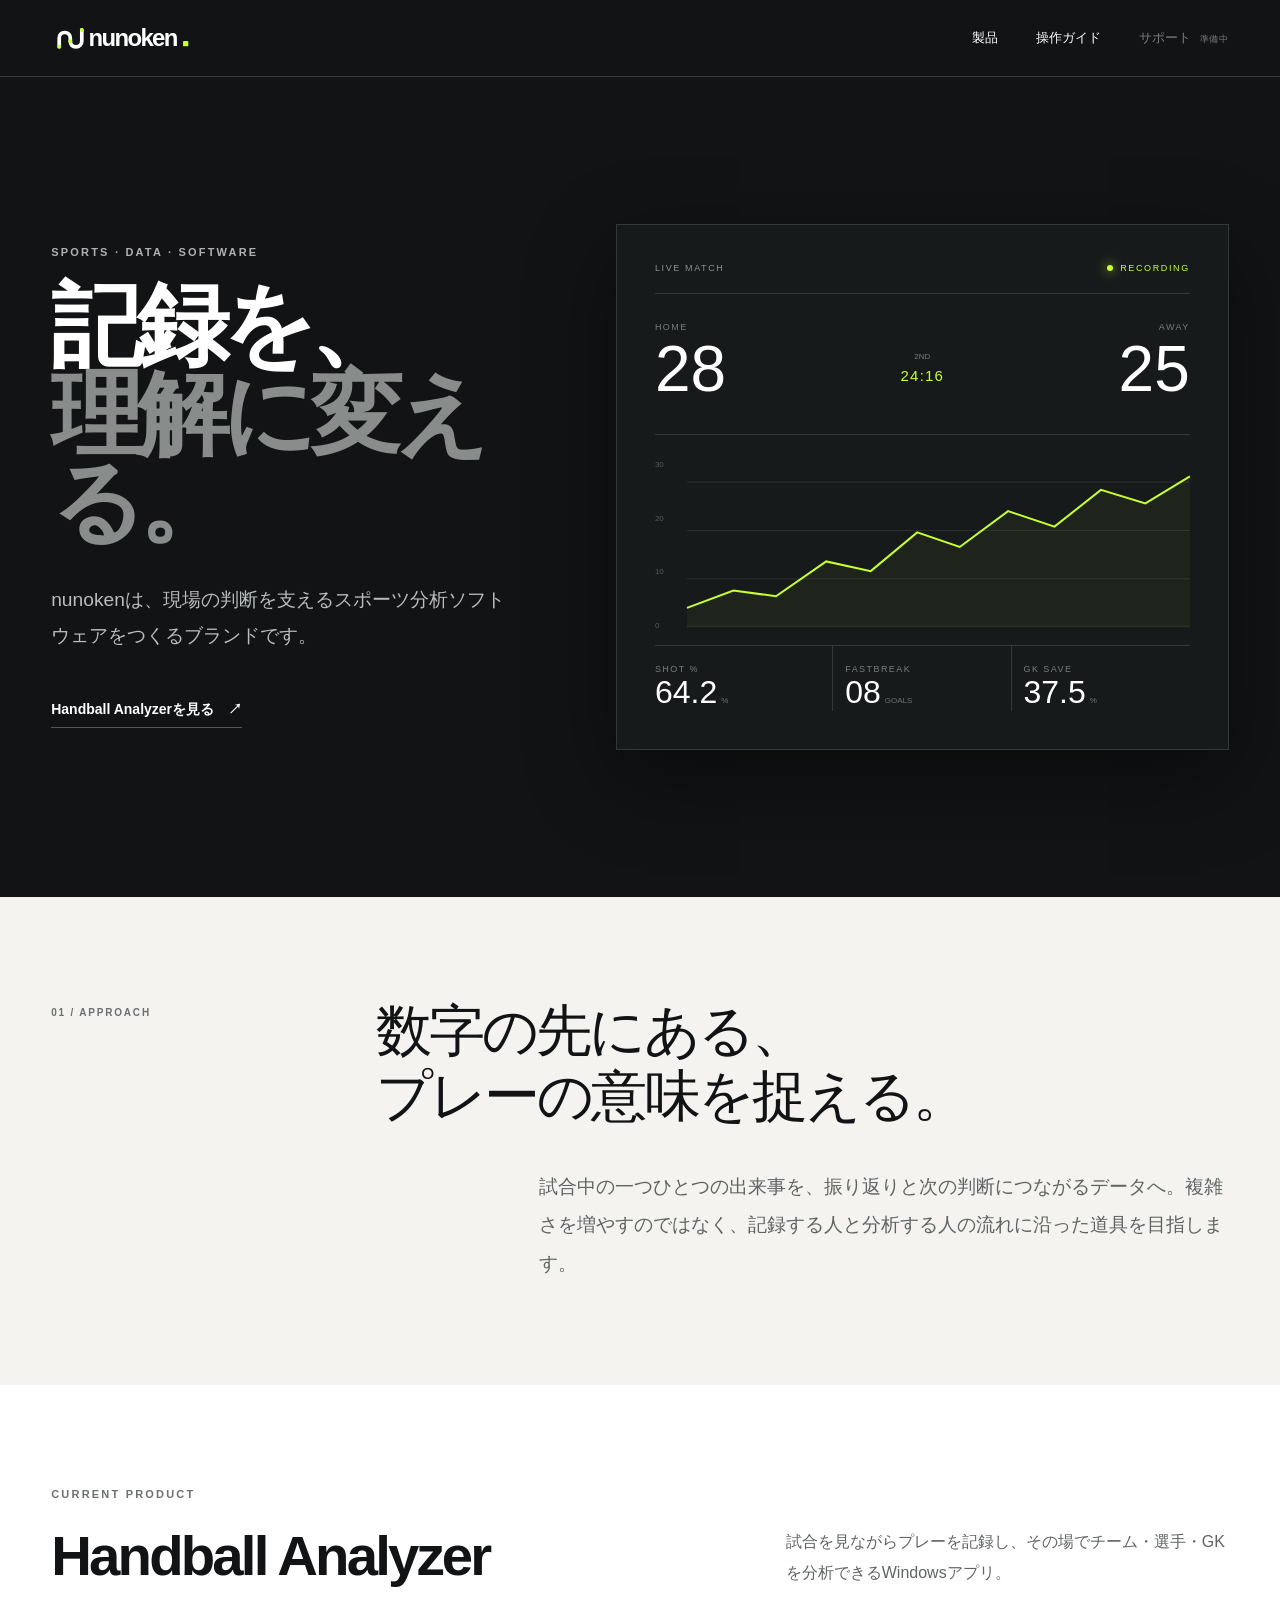
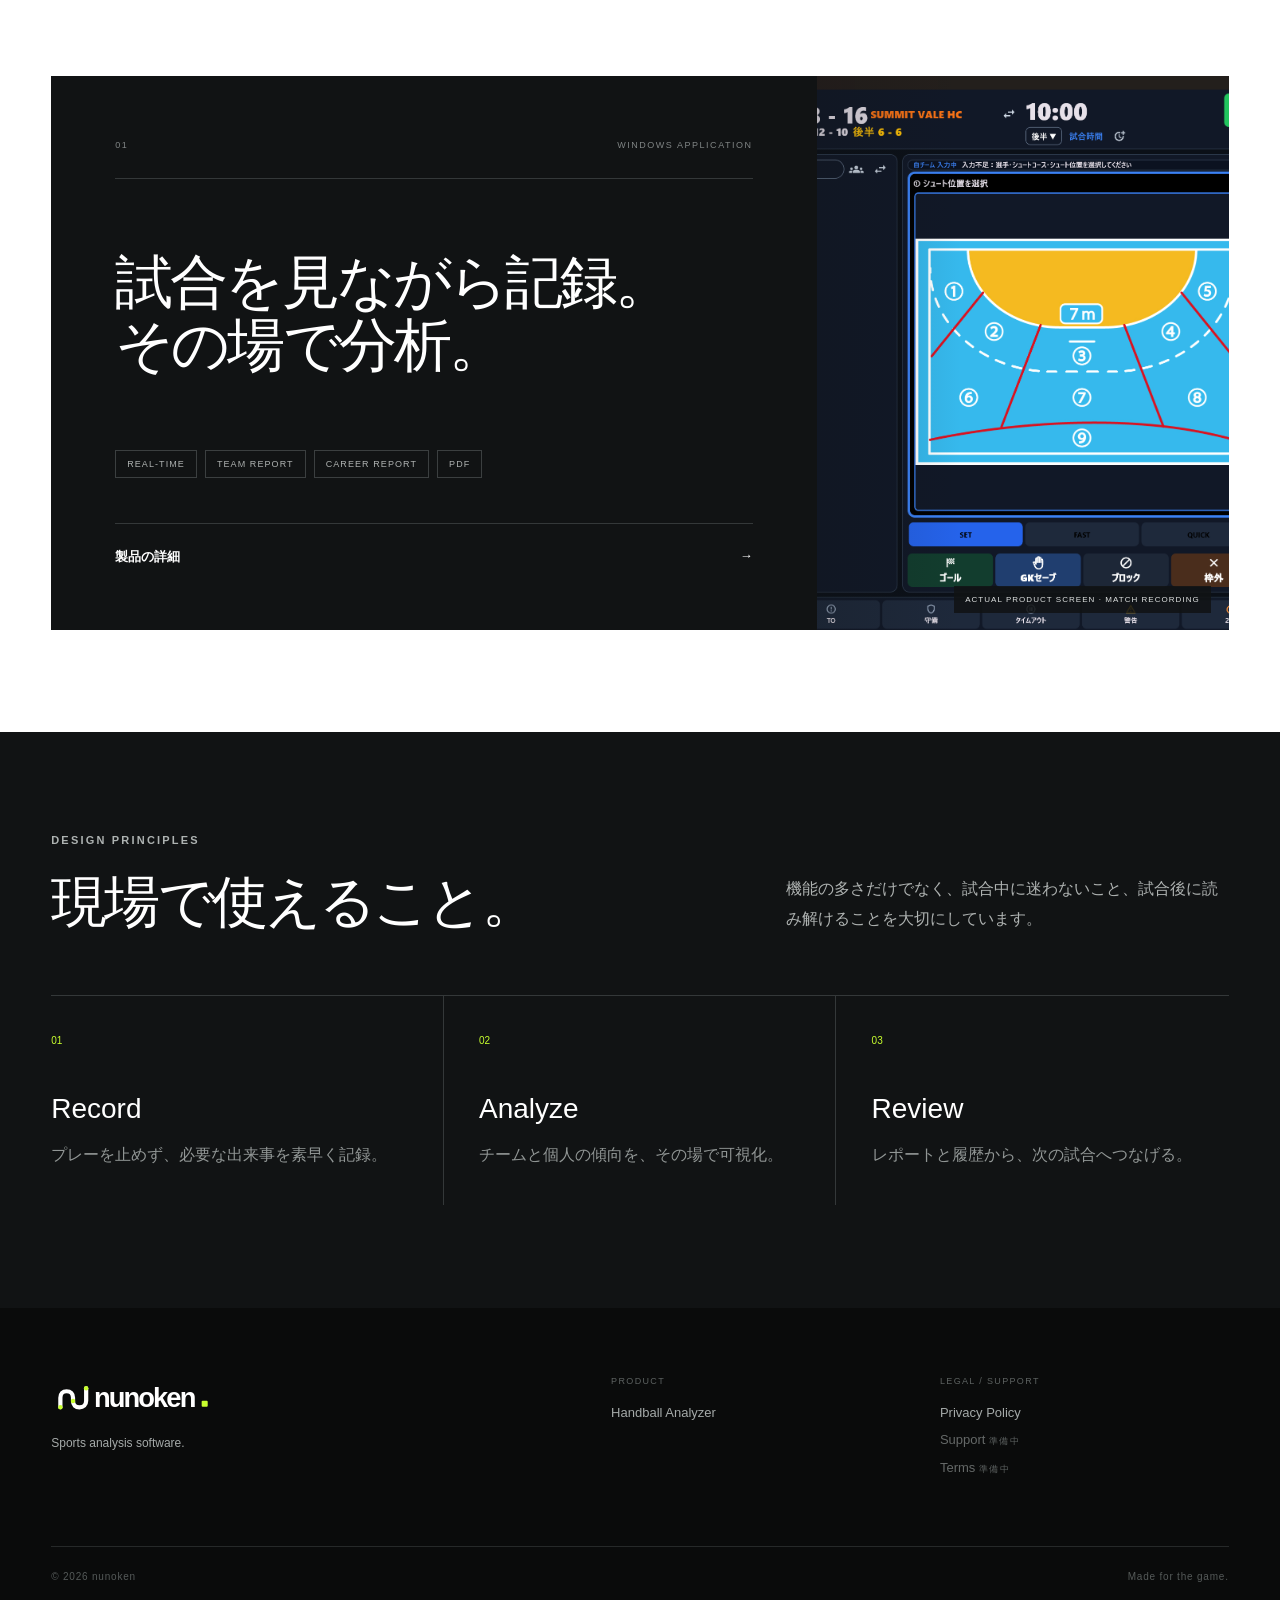
==== commit 56d5b8e3: "公開用Privacy Policyを追加" ====
--- a/index.html
+++ b/index.html
@@ -119,7 +119,7 @@
     <div class="container footer-main">
       <div><a class="wordmark footer-mark" href="./" aria-label="nunoken ホーム"><img src="brand/nunoken-logo-reverse.svg" alt="nunoken" width="560" height="140"></a><p>Sports analysis software.</p></div>
       <div class="footer-product"><small>PRODUCT</small><a href="handball-analyzer/">Handball Analyzer</a></div>
-      <div class="footer-future"><small>UPCOMING</small><span>Support</span><span>Privacy</span><span>Terms</span></div>
+      <div class="footer-future"><small>LEGAL / SUPPORT</small><a href="privacy/">Privacy Policy</a><span>Support <small>準備中</small></span><span>Terms <small>準備中</small></span></div>
     </div>
     <div class="container footer-bottom"><span>© <span data-year>2026</span> nunoken</span><span>Made for the game.</span></div>
   </footer>
--- a/assets/styles.css
+++ b/assets/styles.css
@@ -184,6 +184,24 @@
 
 .reveal { opacity: 1; transform: none; }
 
+/* Privacy / legal pages */
+.legal-hero { padding-block: clamp(78px, 10vw, 138px) clamp(54px, 7vw, 92px); }
+.legal-hero h1 { max-width: 850px; margin: 18px 0 24px; font-size: clamp(48px, 7vw, 92px); font-weight: 520; line-height: .98; letter-spacing: -.055em; }
+.legal-hero > .container > p:not(.eyebrow):not(.legal-date) { max-width: 620px; color: #aeb2b1; font-size: 15px; line-height: 1.8; }
+.legal-date { margin-top: 30px; color: #737877; font-size: 10px; letter-spacing: .08em; }
+.legal-layout { display: grid; grid-template-columns: 240px minmax(0, 760px); gap: clamp(50px, 8vw, 110px); justify-content: center; padding-block: clamp(58px, 8vw, 100px); }
+.legal-toc { align-self: start; position: sticky; top: 100px; }
+.legal-toc > p { margin: 0 0 18px; color: var(--muted); font-size: 9px; font-weight: 700; letter-spacing: .16em; }
+.legal-toc ol { margin: 0; padding: 0; list-style: none; border-top: 1px solid var(--line); }
+.legal-toc li { border-bottom: 1px solid var(--line); }
+.legal-toc a { display: block; padding: 11px 3px; color: var(--muted); font-size: 11px; text-decoration: none; }
+.legal-toc a:hover { color: var(--ink); }
+.legal-content section { padding: 0 0 44px; margin-bottom: 44px; border-bottom: 1px solid var(--line); scroll-margin-top: 100px; }
+.legal-content section:last-child { margin-bottom: 0; }
+.legal-content h2 { margin: 0 0 22px; font-size: clamp(22px, 2.4vw, 30px); font-weight: 600; letter-spacing: -.025em; }
+.legal-content p { margin: 0 0 14px; color: #505453; font-size: 14px; line-height: 1.9; }
+.legal-content p:last-child { margin-bottom: 0; }
+
 @media (max-width: 1024px) {
   .brand-hero-grid, .product-hero-grid { grid-template-columns: 1fr 1fr; gap: 42px; }
   .hero-copy h1 { font-size: clamp(54px, 7vw, 74px); }
@@ -211,6 +229,7 @@
   .report-grid { grid-template-columns:1fr; }.report-wide { grid-column:auto; grid-template-columns:1fr; }.bar-chart { height:180px; }
   .workflow-grid article { grid-template-columns:45px 1fr; }
   .pricing-grid { grid-template-columns:1fr; }.plan-head { min-height:auto; padding-bottom:30px; }.price-card ul { min-height:auto; }.pricing-note { text-align:left; line-height:1.7; }
+  .legal-layout { grid-template-columns:1fr; gap:42px; }.legal-toc { position:static; }.legal-toc ol { display:grid; grid-template-columns:repeat(2,1fr); }.legal-toc li:nth-child(odd) { border-right:1px solid var(--line); }.legal-toc a { padding:11px 8px; }
 }
 
 @media (max-width: 440px) {
@@ -225,6 +244,7 @@
   .screen-pair, .screen-gallery.four-up { grid-template-columns:1fr; }
   .strength-strip { grid-template-columns:1fr; }.strength-strip > * { border-right:0; border-bottom:1px solid var(--line); }.strength-strip > *:last-child { border-bottom:0; }.operation-videos { grid-template-columns:1fr; }.operation-video.featured-video { grid-column:auto; }.operation-video > div { padding:20px; }
   .footer-main { grid-template-columns:1fr; }.footer-main > div:first-child { grid-column:auto; }.footer-bottom { gap:20px; }
+  .legal-hero h1 { font-size:clamp(42px,15vw,62px); }.legal-toc ol { grid-template-columns:1fr; }.legal-toc li:nth-child(odd) { border-right:0; }
 }
 
 @media (prefers-reduced-motion: reduce) {
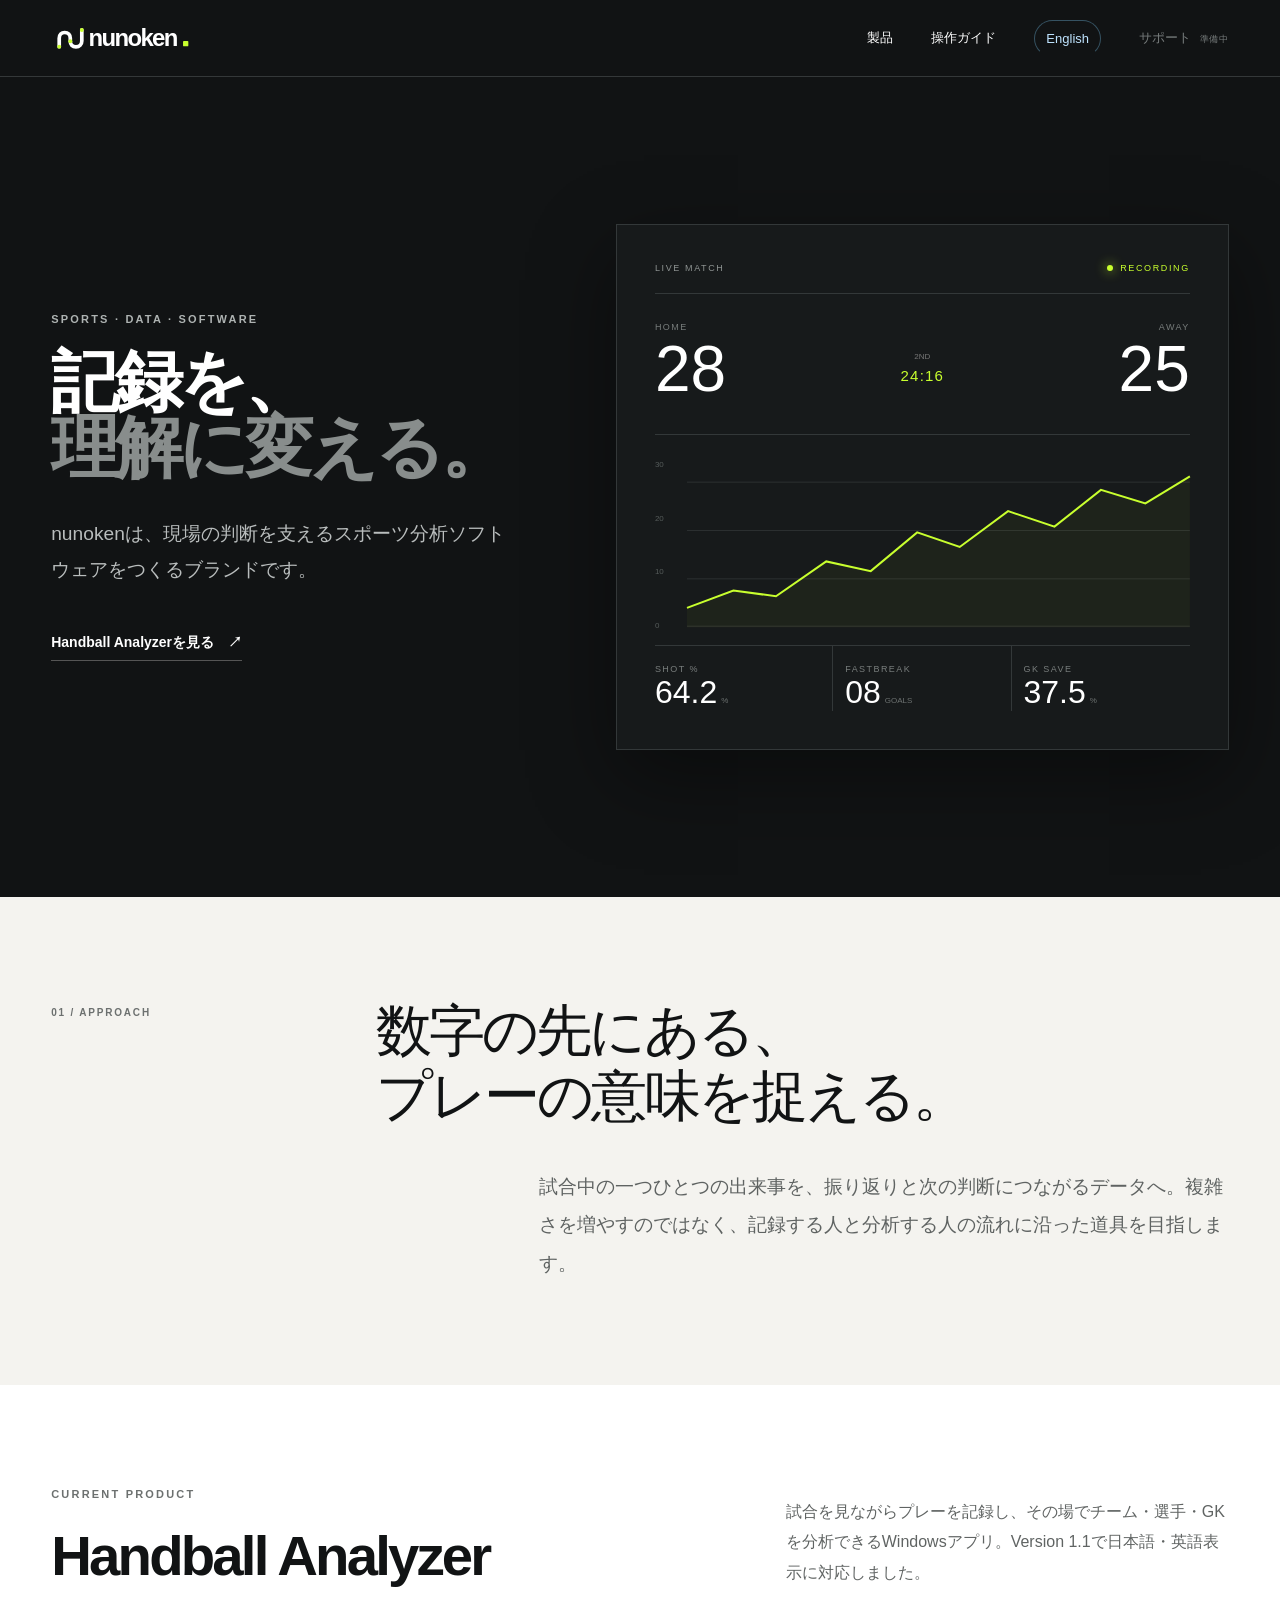
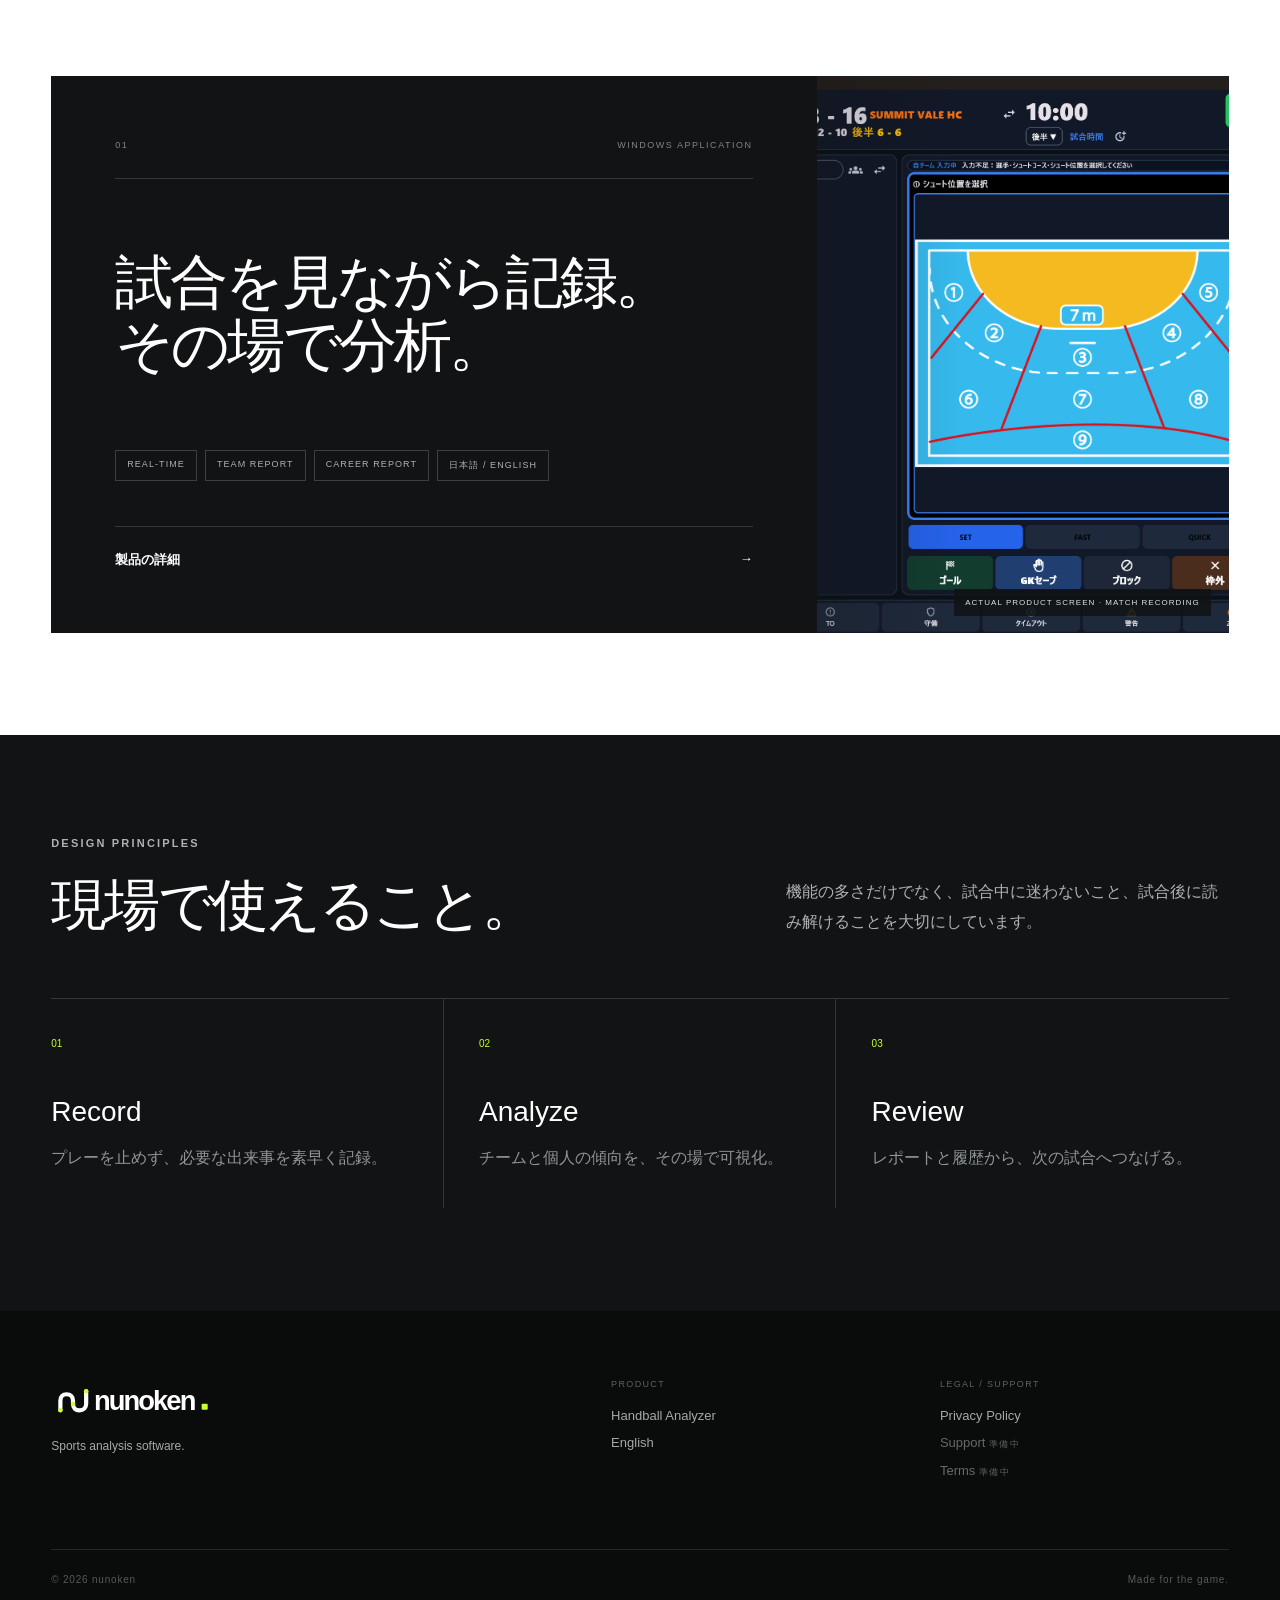
==== commit 8763e88f: "Update Handball Analyzer site for version 1.1" ====
--- a/index.html
+++ b/index.html
@@ -6,6 +6,10 @@
   <title>nunoken — スポーツを、記録から理解へ。</title>
   <meta name="description" content="nunokenは、スポーツの記録と分析に向き合うソフトウェアブランドです。Windows向けハンドボール試合記録・分析アプリ Handball Analyzer を開発しています。">
   <meta name="theme-color" content="#111314">
+  <link rel="canonical" href="https://nunoken.com/">
+  <link rel="alternate" hreflang="ja" href="https://nunoken.com/">
+  <link rel="alternate" hreflang="en" href="https://nunoken.com/en/">
+  <link rel="alternate" hreflang="x-default" href="https://nunoken.com/en/">
   <meta property="og:type" content="website">
   <meta property="og:locale" content="ja_JP">
   <meta property="og:site_name" content="nunoken">
@@ -22,6 +26,7 @@
       <nav class="site-nav" aria-label="メインナビゲーション">
         <a href="handball-analyzer/">製品</a>
         <a href="handball-analyzer/guide/">操作ガイド</a>
+        <a class="language-switch" href="en/" lang="en" hreflang="en">English</a>
         <span class="nav-future" title="準備中">サポート <small>準備中</small></span>
       </nav>
     </div>
@@ -80,7 +85,7 @@
             <p class="eyebrow eyebrow-dark">CURRENT PRODUCT</p>
             <h2 id="product-title">Handball Analyzer</h2>
           </div>
-          <p>試合を見ながらプレーを記録し、その場でチーム・選手・GKを分析できるWindowsアプリ。</p>
+          <p>試合を見ながらプレーを記録し、その場でチーム・選手・GKを分析できるWindowsアプリ。Version 1.1で日本語・英語表示に対応しました。</p>
         </div>
 
         <a class="product-card" href="handball-analyzer/" aria-label="Handball Analyzer 製品ページへ">
@@ -88,7 +93,7 @@
             <div class="product-meta"><span>01</span><span>WINDOWS APPLICATION</span></div>
             <h3>試合を見ながら記録。<br>その場で分析。</h3>
             <ul class="feature-ticker" aria-label="主な機能">
-              <li>REAL-TIME</li><li>TEAM REPORT</li><li>CAREER REPORT</li><li>PDF</li>
+              <li>REAL-TIME</li><li>TEAM REPORT</li><li>CAREER REPORT</li><li>日本語 / ENGLISH</li>
             </ul>
             <span class="card-link">製品の詳細 <span aria-hidden="true">→</span></span>
           </div>
@@ -118,7 +123,7 @@
   <footer class="site-footer">
     <div class="container footer-main">
       <div><a class="wordmark footer-mark" href="./" aria-label="nunoken ホーム"><img src="brand/nunoken-logo-reverse.svg" alt="nunoken" width="560" height="140"></a><p>Sports analysis software.</p></div>
-      <div class="footer-product"><small>PRODUCT</small><a href="handball-analyzer/">Handball Analyzer</a></div>
+      <div class="footer-product"><small>PRODUCT</small><a href="handball-analyzer/">Handball Analyzer</a><a href="en/" lang="en" hreflang="en">English</a></div>
       <div class="footer-future"><small>LEGAL / SUPPORT</small><a href="privacy/">Privacy Policy</a><span>Support <small>準備中</small></span><span>Terms <small>準備中</small></span></div>
     </div>
     <div class="container footer-bottom"><span>© <span data-year>2026</span> nunoken</span><span>Made for the game.</span></div>
--- a/assets/styles.css
+++ b/assets/styles.css
@@ -38,7 +38,7 @@
 .brand-hero-grid, .product-hero-grid { display: grid; grid-template-columns: minmax(0, .86fr) minmax(460px, 1.14fr); gap: clamp(50px, 8vw, 120px); align-items: center; }
 .eyebrow { margin: 0 0 24px; color: #aeb3b2; font-size: 11px; font-weight: 700; letter-spacing: .2em; }
 .eyebrow-dark { color: var(--muted); }
-.hero-copy h1 { margin: 0; font-size: clamp(58px, 7.2vw, 112px); font-weight: 620; line-height: .96; letter-spacing: -.07em; }
+.hero-copy h1 { margin: 0; font-size: clamp(46px, 5.3vw, 82px); font-weight: 620; line-height: .98; letter-spacing: -.06em; }
 .hero-copy h1 span { color: #888d8c; }
 .hero-lead { max-width: 570px; margin: 34px 0 38px; overflow-wrap: anywhere; color: #b9bdbd; font-size: clamp(16px, 1.5vw, 20px); line-height: 1.9; }
 .text-link { display: inline-flex; gap: 14px; align-items: center; padding-block: 8px; font-size: 14px; font-weight: 700; text-decoration: none; border-bottom: 1px solid #555; }
@@ -204,7 +204,7 @@
 
 @media (max-width: 1024px) {
   .brand-hero-grid, .product-hero-grid { grid-template-columns: 1fr 1fr; gap: 42px; }
-  .hero-copy h1 { font-size: clamp(54px, 7vw, 74px); }
+  .hero-copy h1 { font-size: clamp(44px, 5.6vw, 60px); }
   .chart-area { height: 175px; }.court { height: 275px; margin:20px; }
   .section-heading { gap:40px; }.product-card h3 { margin:55px 0; }
   .plan-head { display:block; }.price { margin-top:25px; text-align:left; }.price-card ul { min-height:225px; }
@@ -215,7 +215,7 @@
   :root { --pad: 20px; }
   .header-inner { min-height: 66px; }.wordmark img { width: 138px; }.site-nav { gap:16px; overflow-x:auto; }.site-nav .nav-future { display:none; }
   .brand-hero { min-height:auto; }.brand-hero-grid, .product-hero-grid, .section-heading, .statement-grid, .data-grid { grid-template-columns:1fr; }
-  .brand-hero-grid { gap:64px; }.product-hero-grid { gap:42px; }.hero-copy h1 { font-size:clamp(48px,14vw,72px); }.product-hero .hero-copy h1 { font-size:clamp(40px,11vw,54px); }.hero-lead { margin-block:24px 28px; font-size:15px; line-height:1.75; }
+  .brand-hero-grid { gap:64px; }.product-hero-grid { gap:42px; }.hero-copy h1 { font-size:clamp(38px,10.5vw,52px); }.product-hero .hero-copy h1 { font-size:clamp(40px,11vw,54px); }.hero-lead { margin-block:24px 28px; font-size:15px; line-height:1.75; }
   .data-visual { margin-inline:-8px; }.metric-row strong { font-size:22px; }
   .statement-grid { gap:36px; }.statement-grid div > p { margin-top:28px; }.section-heading { gap:28px; }
   .product-card { grid-template-columns:1fr; }.product-card-numbers { grid-template-columns:repeat(3,1fr); }.product-card-numbers div { min-width:0; padding:24px 14px; border-right:1px solid #1114; border-bottom:0; }.product-card-numbers span { font-size:42px; }.product-card-numbers small { font-size:7px; }.product-card-preview img { min-height:320px; aspect-ratio:16 / 9; }.product-card-preview span { left:14px; right:auto; }
@@ -252,3 +252,130 @@
   *, *::before, *::after { animation-duration:.01ms !important; animation-iteration-count:1 !important; transition-duration:.01ms !important; }
   .reveal { opacity:1; transform:none; }
 }
+
+/* Handball Analyzer sales page */
+.sales-page { background:#f5f7f9; }
+.language-switch { padding:7px 11px; border:1px solid #7fd2ff55; border-radius:999px; color:#bfe4ff !important; }
+.sales-hero { position:relative; overflow:hidden; padding:86px 0 72px; color:#fff; background:radial-gradient(circle at 78% 18%,#123f72 0,#071c35 34%,#041225 74%); }
+.sales-hero::after { content:""; position:absolute; inset:0; pointer-events:none; opacity:.18; background-image:linear-gradient(#fff1 1px,transparent 1px),linear-gradient(90deg,#fff1 1px,transparent 1px); background-size:42px 42px; mask-image:linear-gradient(to bottom,#000,transparent); }
+.sales-hero-grid { position:relative; z-index:1; display:grid; grid-template-columns:minmax(0,.88fr) minmax(460px,1.12fr); align-items:center; gap:64px; }
+.sales-hero h1 { margin:18px 0 22px; max-width:760px; font-size:clamp(36px,4.4vw,60px); line-height:1.12; letter-spacing:-.045em; }
+.sales-hero .hero-lead { max-width:680px; color:#dce9f6; }
+.hero-badges,.cta-row { display:flex; flex-wrap:wrap; gap:10px; }
+.hero-badges span { padding:7px 12px; border:1px solid #6fbdf866; border-radius:999px; color:#bfe4ff; background:#0b2e52; font-size:12px; font-weight:700; }
+.cta-row { margin-top:30px; }
+.button { display:inline-flex; align-items:center; justify-content:center; min-height:48px; padding:12px 20px; border:1px solid transparent; color:#fff; background:#126dcc; font-size:13px; font-weight:700; text-decoration:none; transition:transform .18s ease,background .18s ease; }
+.button:hover { transform:translateY(-2px); background:#1980e5; }
+.button-store { color:#05192e; background:#7fd2ff; }
+.button-store:hover { background:#a6e1ff; }
+.button-secondary { border-color:#ffffff55; background:#ffffff10; }
+.button-secondary:hover { background:#ffffff20; }
+.text-cta { align-self:center; padding:12px 4px; color:#bfe4ff; font-size:13px; font-weight:700; }
+.store-note { margin:15px 0 0; color:#9fb8ce; font-size:11px; line-height:1.65; }
+.sales-hero-visual { position:relative; padding:16px; border:1px solid #7fd2ff55; background:#03101faa; box-shadow:0 32px 80px #0008; }
+.sales-hero-visual img { display:block; width:100%; height:auto; }
+.problem-section,.sales-feature-section,.use-flow-section,.sales-report-section,.comparison-section,.data-trust-section,.sales-faq-section { padding:88px 0; }
+.release-section,.language-section { padding:88px 0; }
+.release-section { background:#edf3f8; }
+.release-grid { display:grid; grid-template-columns:repeat(4,1fr); gap:14px; margin-top:42px; }
+.release-grid article { min-height:245px; padding:28px; border-top:4px solid #1687e0; background:#fff; box-shadow:0 14px 36px #15304912; }
+.release-grid article > span { color:#1675ce; font:700 11px/1 monospace; letter-spacing:.08em; }
+.release-grid h3 { margin:24px 0 12px; font-size:19px; line-height:1.45; }
+.release-grid p { margin:0; color:#52606a; font-size:13px; line-height:1.8; }
+.release-note { margin:20px 0 0; color:#65717c; font-size:11px; line-height:1.7; }
+.language-section { color:#fff; background:linear-gradient(135deg,#071a30,#0b345d); }
+.language-panel { display:grid; grid-template-columns:.8fr 1.2fr; gap:70px; align-items:start; }
+.language-panel h2 { margin:16px 0 0; font-size:clamp(34px,4vw,58px); line-height:1.2; letter-spacing:-.04em; }
+.language-panel p { margin:0 0 28px; color:#c5d6e5; line-height:1.85; }
+.language-panel ul { display:grid; gap:1px; margin:0 0 28px; padding:1px; background:#31506b; list-style:none; }
+.language-panel li { display:flex; justify-content:space-between; gap:24px; padding:18px 20px; background:#0c223c; }
+.language-panel li strong { color:#7fd2ff; }
+.language-panel li span { color:#b8c7d5; text-align:right; }
+.problem-section { background:#fff; }
+.problem-grid { display:grid; grid-template-columns:repeat(3,1fr); gap:1px; margin-top:42px; background:#dce1e6; border:1px solid #dce1e6; }
+.problem-grid li { min-height:160px; padding:28px; color:#2d3338; background:#fff; font-size:16px; line-height:1.7; list-style:none; }
+.problem-grid span,.sales-flow span { display:block; margin-bottom:22px; color:#1675ce; font:700 11px/1.2 monospace; letter-spacing:.08em; }
+.sales-feature-section,.comparison-section,.sales-faq-section { background:#071a30; color:#fff; }
+.sales-page .sales-feature-section .eyebrow,.sales-page .comparison-section .eyebrow,.sales-page .sales-faq-section .eyebrow { color:#7fd2ff; }
+.sales-page .sales-feature-section .section-lead,.sales-page .comparison-section .section-lead,.sales-page .sales-faq-section .section-lead { color:#aebfd0; }
+.feature-card-grid { display:grid; grid-template-columns:repeat(2,1fr); gap:20px; margin-top:46px; }
+.feature-card { overflow:hidden; border:1px solid #29445f; background:#0c223c; }
+.feature-card-wide { grid-column:1/-1; display:grid; grid-template-columns:1.35fr .65fr; }
+.feature-card img { display:block; width:100%; height:280px; object-fit:cover; object-position:top; background:#061322; }
+.feature-card-wide img { height:100%; min-height:430px; }
+.feature-card > div { padding:26px; }
+.feature-card > div > span { color:#62c6ff; font:700 11px/1 monospace; }
+.feature-card > div > h3 { margin:12px 0 10px; font-size:23px; }
+.feature-card > div > p { margin:0; color:#b8c7d5; font-size:14px; line-height:1.75; }
+.feature-card-text { display:grid; place-items:center; min-height:300px; padding:38px; text-align:center; background:linear-gradient(145deg,#0e2d4f,#07162a); }
+.feature-card > .data-symbol { width:94px; height:94px; margin:0 auto 24px; padding:0; border:2px solid #7fd2ff; border-radius:50%; color:#7fd2ff; font:700 30px/90px monospace; }
+.feature-card-text > div:last-child { padding:0; }
+.use-flow-section,.sales-report-section,.data-trust-section { background:#fff; }
+.sales-flow { display:grid; grid-template-columns:repeat(6,1fr); gap:12px; margin-top:44px; }
+.sales-flow li { position:relative; min-height:164px; padding:24px 18px; border-top:3px solid #1687e0; background:#edf3f8; list-style:none; }
+.sales-flow li:not(:last-child)::after { content:"→"; position:absolute; z-index:2; top:66px; right:-19px; color:#1675ce; font-size:22px; }
+.sales-flow strong { display:block; margin:0 0 10px; font-size:16px; }
+.sales-flow small { color:#59626b; font-size:12px; line-height:1.65; }
+.report-showcase-grid { display:grid; grid-template-columns:repeat(2,1fr); gap:22px; margin-top:44px; }
+.report-showcase-grid figure { margin:0; padding:12px; border:1px solid #d9e0e6; background:#f5f7f9; }
+.report-showcase-grid img { display:block; width:100%; height:330px; object-fit:cover; object-position:top; }
+.report-showcase-grid figcaption { padding:16px 8px 6px; color:#26313b; font-size:14px; font-weight:700; }
+.comparison-wrap { overflow-x:auto; margin-top:42px; border:1px solid #29445f; outline-offset:4px; }
+.comparison-wrap:focus-visible { outline:3px solid #7fd2ff; }
+.comparison-table { width:100%; min-width:620px; border-collapse:collapse; background:#0c223c; }
+.comparison-table th,.comparison-table td { padding:17px 22px; border-bottom:1px solid #29445f; text-align:center; }
+.comparison-table th:first-child,.comparison-table td:first-child { text-align:left; }
+.comparison-table thead th { color:#7fd2ff; background:#0a1d33; font-size:13px; letter-spacing:.06em; }
+.comparison-table tbody th { color:#e9f2fa; font-weight:600; }
+.comparison-table td { color:#c7d4e0; }
+.table-check { color:#75d5a7 !important; font-weight:700; }
+.table-no { color:#ffb2a5 !important; }
+.price-row th,.price-row td { border-bottom:0; font-size:18px; font-weight:800; }
+.plan-actions { display:flex; flex-wrap:wrap; align-items:center; justify-content:space-between; gap:18px; margin-top:26px; }
+.plan-actions p { margin:0; color:#aebfd0; font-size:12px; }
+.data-trust-grid { display:grid; grid-template-columns:.8fr 1.2fr; gap:70px; align-items:start; }
+.trust-list { display:grid; gap:14px; }
+.trust-list li { display:grid; grid-template-columns:34px 1fr; gap:14px; padding:24px; border-left:4px solid #1687e0; background:#eef4f8; list-style:none; }
+.trust-list li > span { color:#1675ce; font:700 11px/1.2 monospace; }
+.trust-list strong { display:block; margin:0 0 8px; font-size:18px; }
+.trust-list p { margin:0; color:#52606a; font-size:13px; line-height:1.75; }
+.faq-layout { display:grid; grid-template-columns:.65fr 1.35fr; gap:70px; }
+.sales-faq-section .faq-list details { border-color:#29445f; }
+.sales-faq-section .faq-list summary { color:#fff; }
+.sales-faq-section .faq-list details p { color:#b8c7d5; }
+.final-sales-cta { padding:94px 0; color:#fff; text-align:center; background:linear-gradient(135deg,#0b345d,#0b7abf); }
+.final-sales-cta h2 { margin:10px 0 18px; font-size:clamp(34px,5vw,58px); letter-spacing:-.04em; }
+.final-sales-cta p { max-width:650px; margin:0 auto; color:#d8efff; line-height:1.8; }
+.cta-row-center { justify-content:center; }
+
+@media (max-width:1024px) {
+  .sales-hero-grid { grid-template-columns:1fr; gap:46px; }
+  .sales-hero-visual { max-width:820px; }
+  .sales-flow { grid-template-columns:repeat(3,1fr); }
+  .sales-flow li:nth-child(3)::after { display:none; }
+  .release-grid { grid-template-columns:repeat(2,1fr); }
+}
+@media (max-width:760px) {
+  .sales-hero { padding:62px 0 52px; }
+  .problem-section,.sales-feature-section,.use-flow-section,.sales-report-section,.comparison-section,.data-trust-section,.sales-faq-section,.release-section,.language-section { padding:64px 0; }
+  .problem-grid,.feature-card-grid,.report-showcase-grid,.data-trust-grid,.faq-layout,.language-panel { grid-template-columns:1fr; }
+  .feature-card-wide { grid-column:auto; grid-template-columns:1fr; }
+  .feature-card-wide img,.feature-card img { min-height:0; height:auto; }
+  .sales-flow { grid-template-columns:repeat(2,1fr); }
+  .sales-flow li:nth-child(3)::after { display:block; }
+  .sales-flow li:nth-child(even)::after { display:none; }
+  .report-showcase-grid img { height:auto; }
+  .data-trust-grid,.faq-layout { gap:34px; }
+  .language-panel { gap:34px; }
+  .plan-actions { align-items:flex-start; flex-direction:column; }
+}
+@media (max-width:440px) {
+  .sales-hero h1 { font-size:34px; }
+  .sales-hero-visual { margin-inline:-8px; padding:8px; }
+  .problem-grid,.sales-flow,.release-grid { grid-template-columns:1fr; }
+  .release-grid article { min-height:0; }
+  .language-panel li { align-items:flex-start; flex-direction:column; gap:6px; }
+  .language-panel li span { text-align:left; }
+  .sales-flow li::after { display:none !important; }
+  .cta-row .button,.cta-row .text-cta { width:100%; }
+}
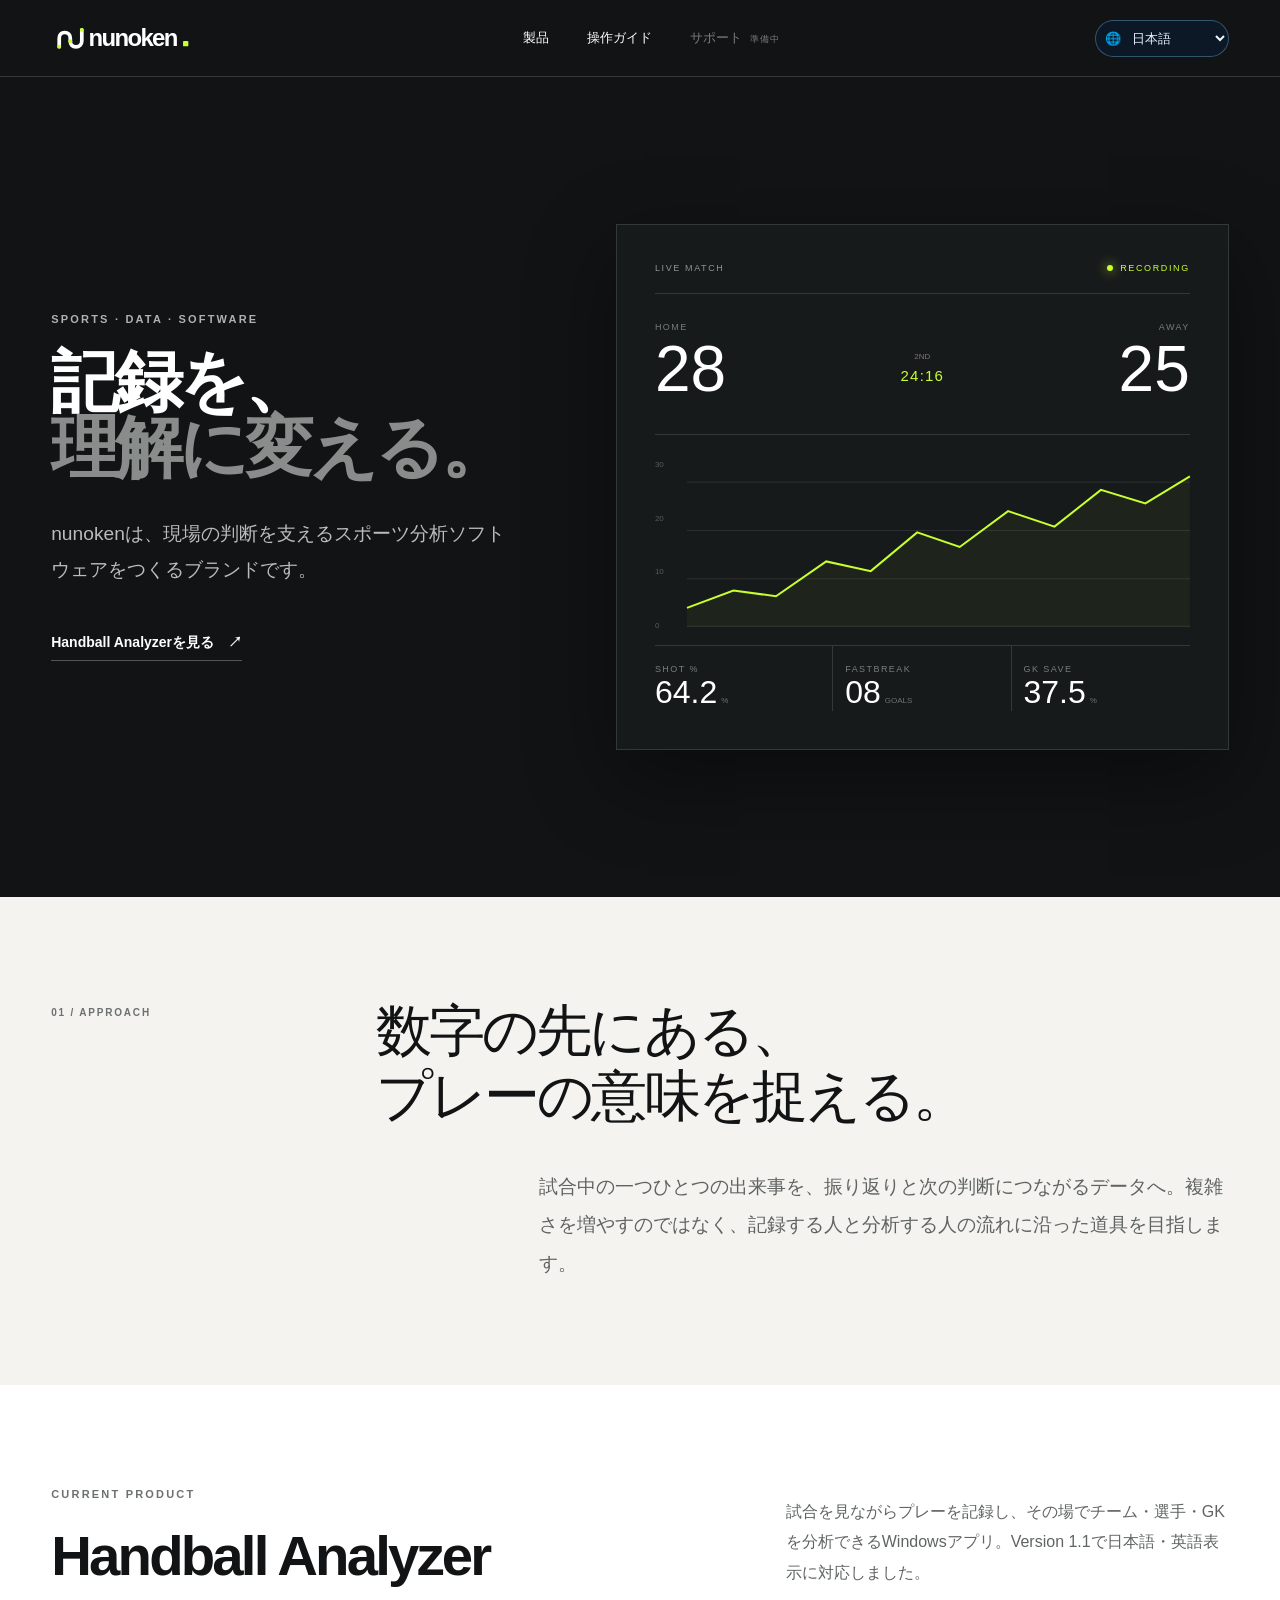
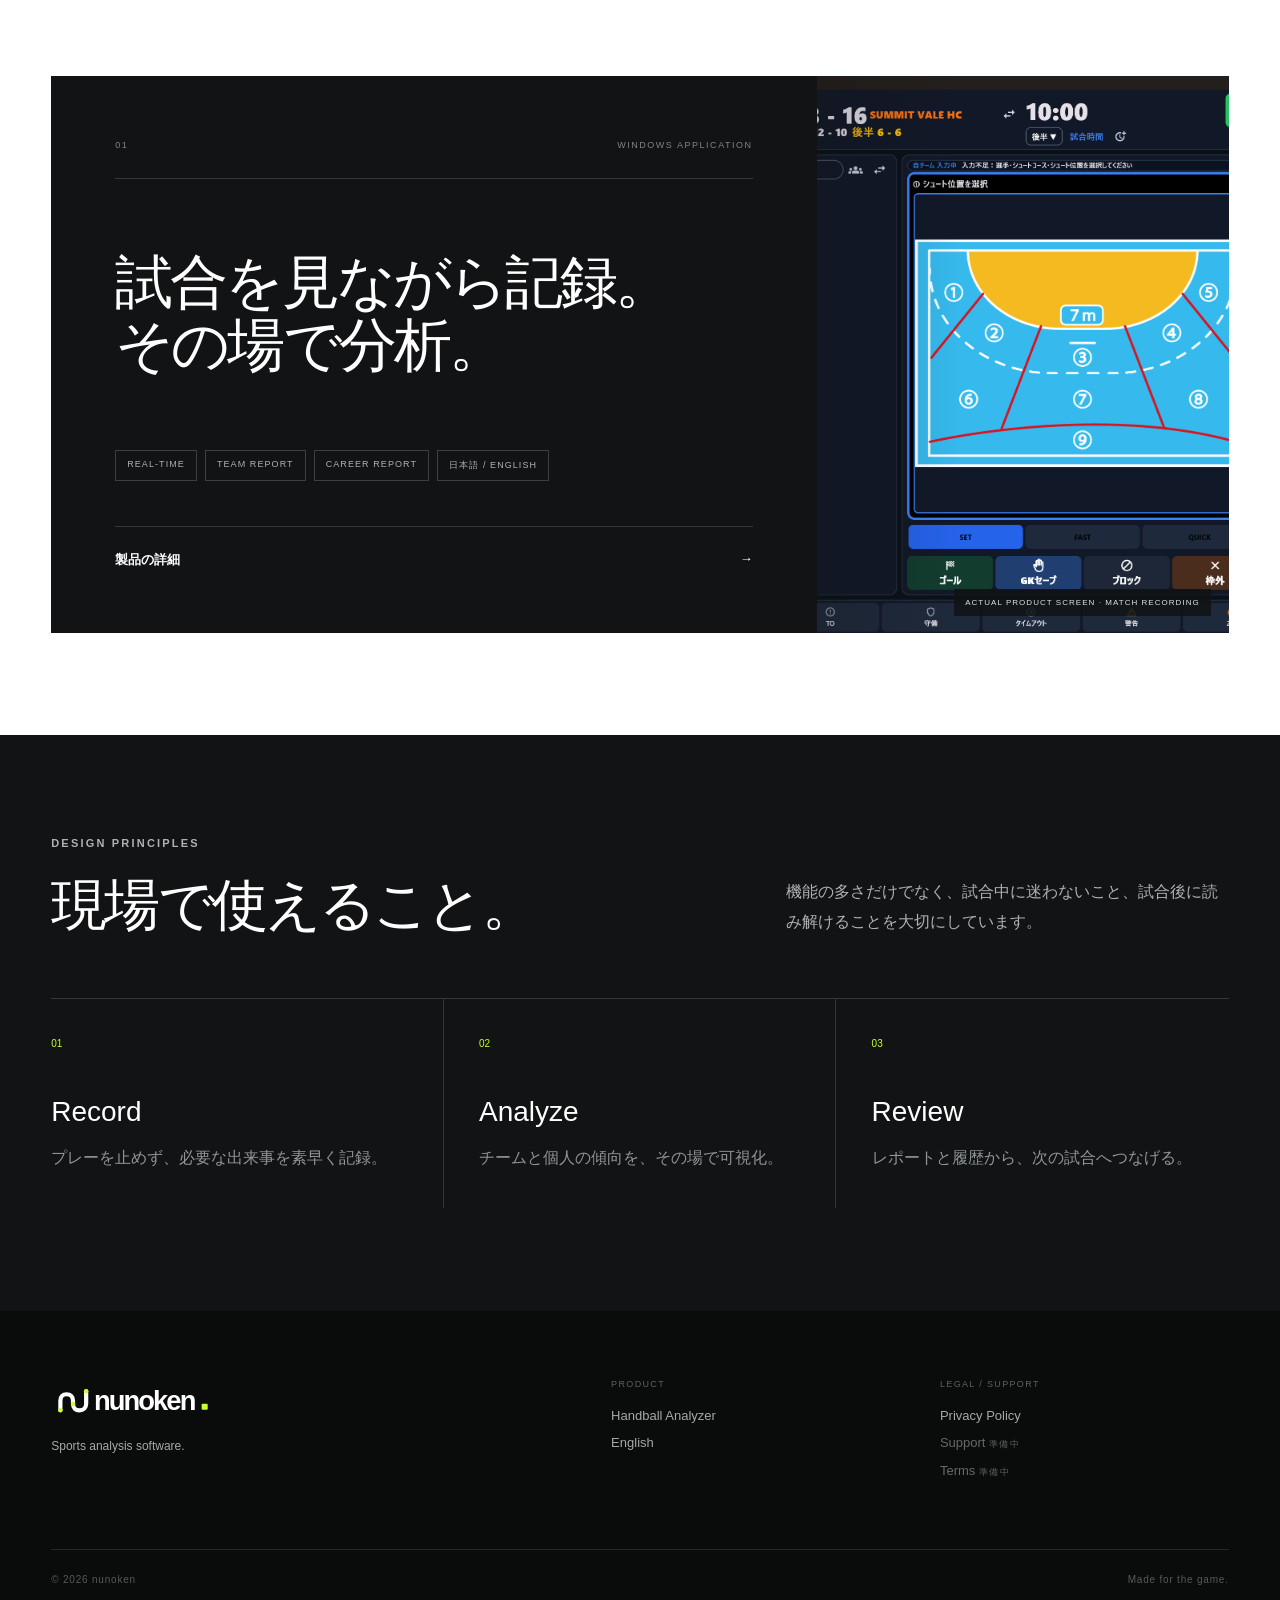
==== commit 43813e4a: "Add multilingual website selector" ====
--- a/index.html
+++ b/index.html
@@ -26,9 +26,9 @@
       <nav class="site-nav" aria-label="メインナビゲーション">
         <a href="handball-analyzer/">製品</a>
         <a href="handball-analyzer/guide/">操作ガイド</a>
-        <a class="language-switch" href="en/" lang="en" hreflang="en">English</a>
         <span class="nav-future" title="準備中">サポート <small>準備中</small></span>
       </nav>
+      <label class="language-picker"><span class="sr-only">言語を選択</span><select data-language-picker data-page="home" aria-label="言語を選択"><option value="ja">日本語</option><option value="en">English</option><option value="fr">Français</option><option value="de">Deutsch</option><option value="es">Español</option></select></label>
     </div>
   </header>
 
--- a/assets/styles.css
+++ b/assets/styles.css
@@ -256,6 +256,11 @@
 /* Handball Analyzer sales page */
 .sales-page { background:#f5f7f9; }
 .language-switch { padding:7px 11px; border:1px solid #7fd2ff55; border-radius:999px; color:#bfe4ff !important; }
+.language-picker { position:relative; flex:0 0 auto; }
+.language-picker::before { content:"🌐"; position:absolute; left:10px; top:50%; transform:translateY(-50%); font-size:13px; pointer-events:none; }
+.language-picker select { min-width:126px; padding:9px 30px 9px 32px; border:1px solid #7fd2ff55; border-radius:999px; color:#e9f5ff; background:#0c1826; font:inherit; font-size:13px; cursor:pointer; }
+.language-picker select:focus-visible { outline:2px solid var(--accent); outline-offset:3px; }
+.sr-only { position:absolute !important; width:1px; height:1px; padding:0; margin:-1px; overflow:hidden; clip:rect(0,0,0,0); white-space:nowrap; border:0; }
 .sales-hero { position:relative; overflow:hidden; padding:86px 0 72px; color:#fff; background:radial-gradient(circle at 78% 18%,#123f72 0,#071c35 34%,#041225 74%); }
 .sales-hero::after { content:""; position:absolute; inset:0; pointer-events:none; opacity:.18; background-image:linear-gradient(#fff1 1px,transparent 1px),linear-gradient(90deg,#fff1 1px,transparent 1px); background-size:42px 42px; mask-image:linear-gradient(to bottom,#000,transparent); }
 .sales-hero-grid { position:relative; z-index:1; display:grid; grid-template-columns:minmax(0,.88fr) minmax(460px,1.12fr); align-items:center; gap:64px; }
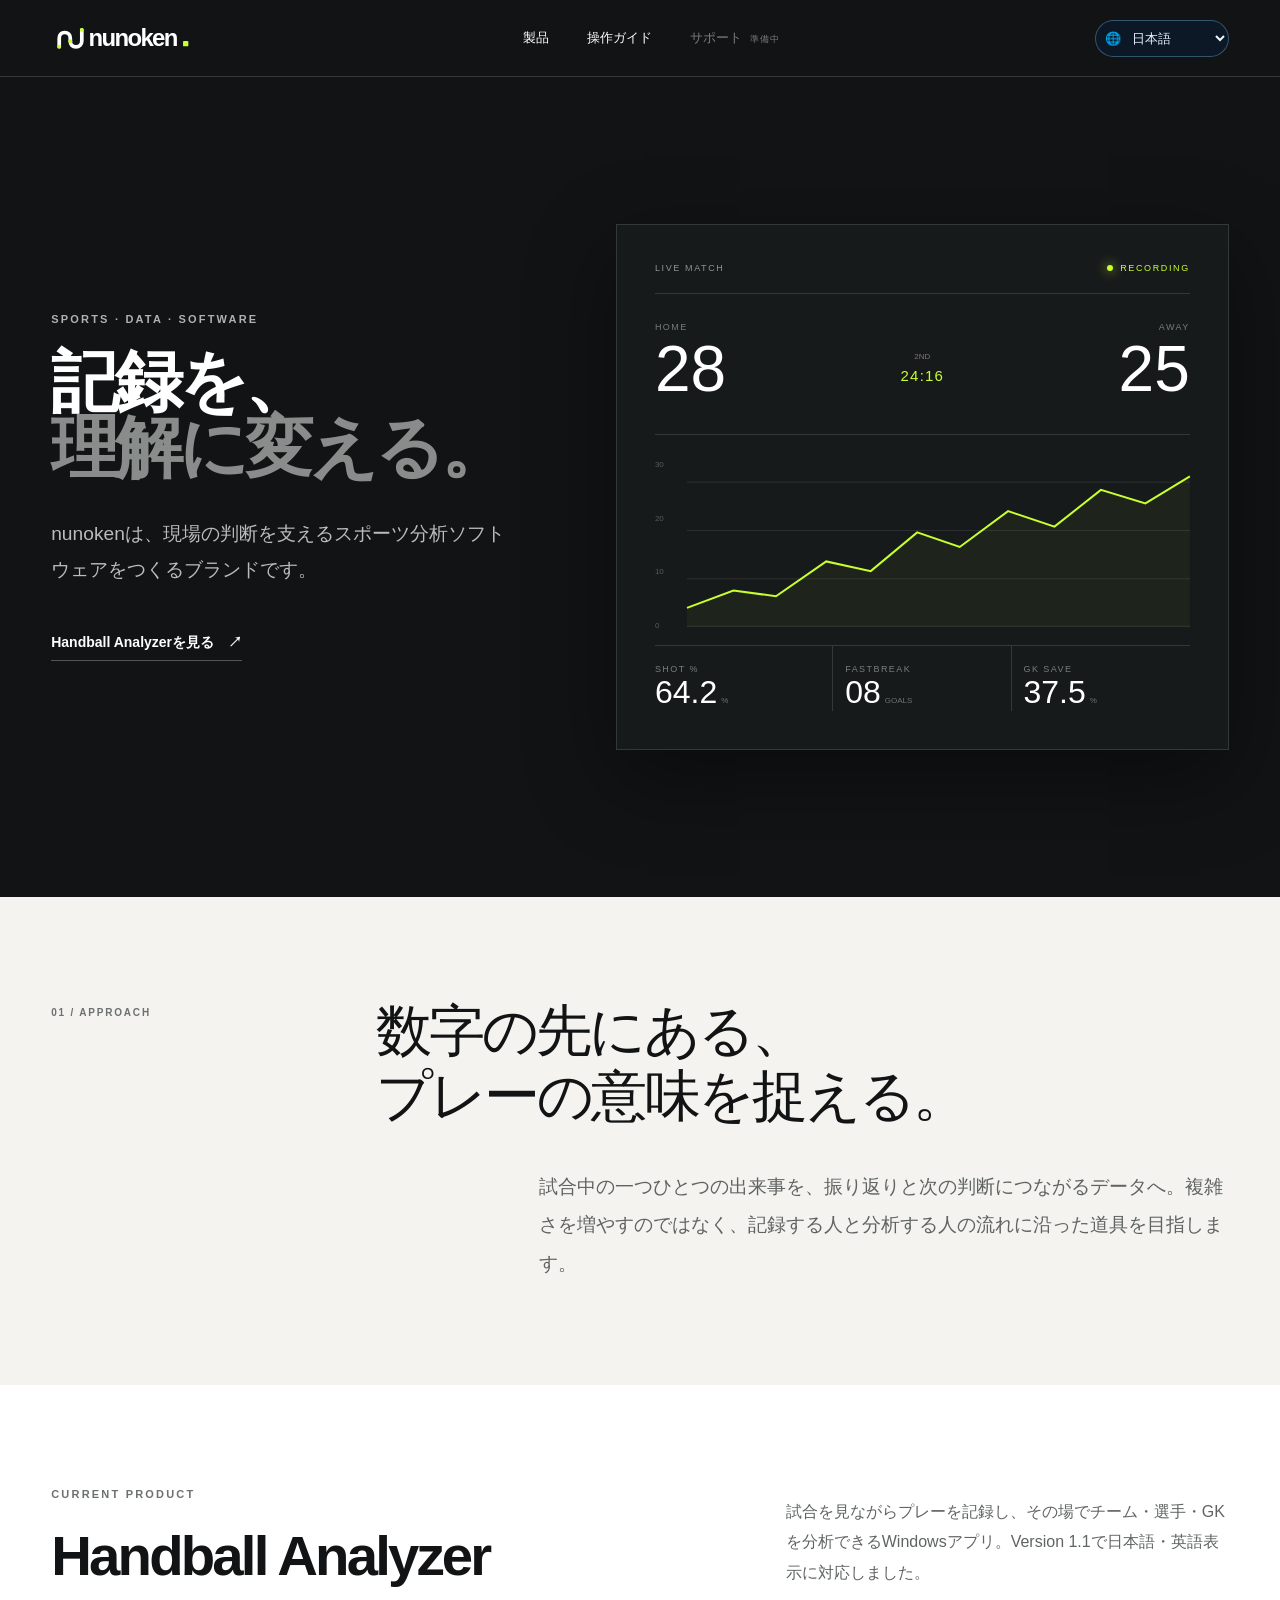
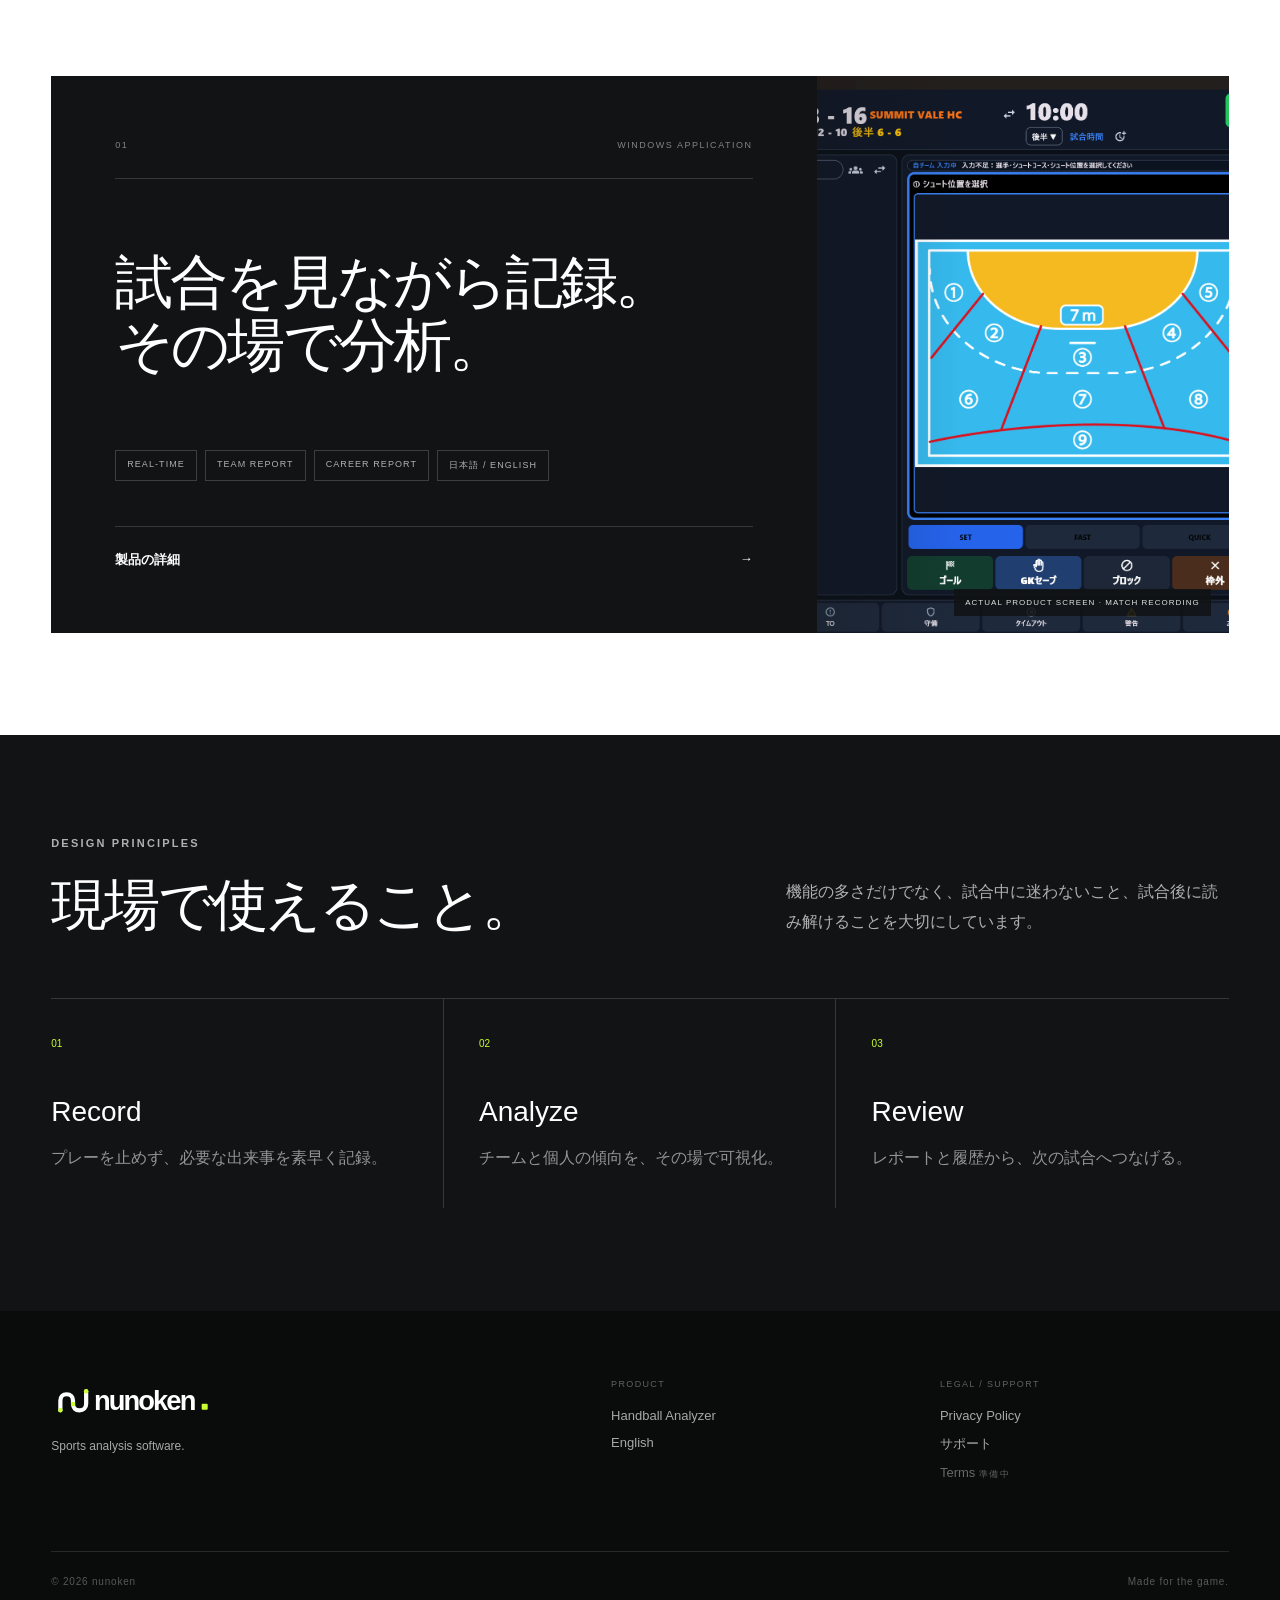
==== commit a7f382ff: "Add bilingual Handball Analyzer support pages" ====
--- a/index.html
+++ b/index.html
@@ -16,7 +16,7 @@
   <meta property="og:title" content="nunoken — スポーツを、記録から理解へ。">
   <meta property="og:description" content="スポーツの記録と分析に向き合うソフトウェアブランド。Handball Analyzerを開発しています。">
   <link rel="stylesheet" href="assets/styles.css">
-  <script src="assets/site.js" defer></script>
+  <script src="assets/site.js?v=20261110" defer></script>
 </head>
 <body>
   <a class="skip-link" href="#main">本文へ移動</a>
@@ -124,7 +124,7 @@
     <div class="container footer-main">
       <div><a class="wordmark footer-mark" href="./" aria-label="nunoken ホーム"><img src="brand/nunoken-logo-reverse.svg" alt="nunoken" width="560" height="140"></a><p>Sports analysis software.</p></div>
       <div class="footer-product"><small>PRODUCT</small><a href="handball-analyzer/">Handball Analyzer</a><a href="en/" lang="en" hreflang="en">English</a></div>
-      <div class="footer-future"><small>LEGAL / SUPPORT</small><a href="privacy/">Privacy Policy</a><span>Support <small>準備中</small></span><span>Terms <small>準備中</small></span></div>
+      <div class="footer-future"><small>LEGAL / SUPPORT</small><a href="privacy/">Privacy Policy</a><a href="/handball-analyzer/support/">サポート</a><span>Terms <small>準備中</small></span></div>
     </div>
     <div class="container footer-bottom"><span>© <span data-year>2026</span> nunoken</span><span>Made for the game.</span></div>
   </footer>
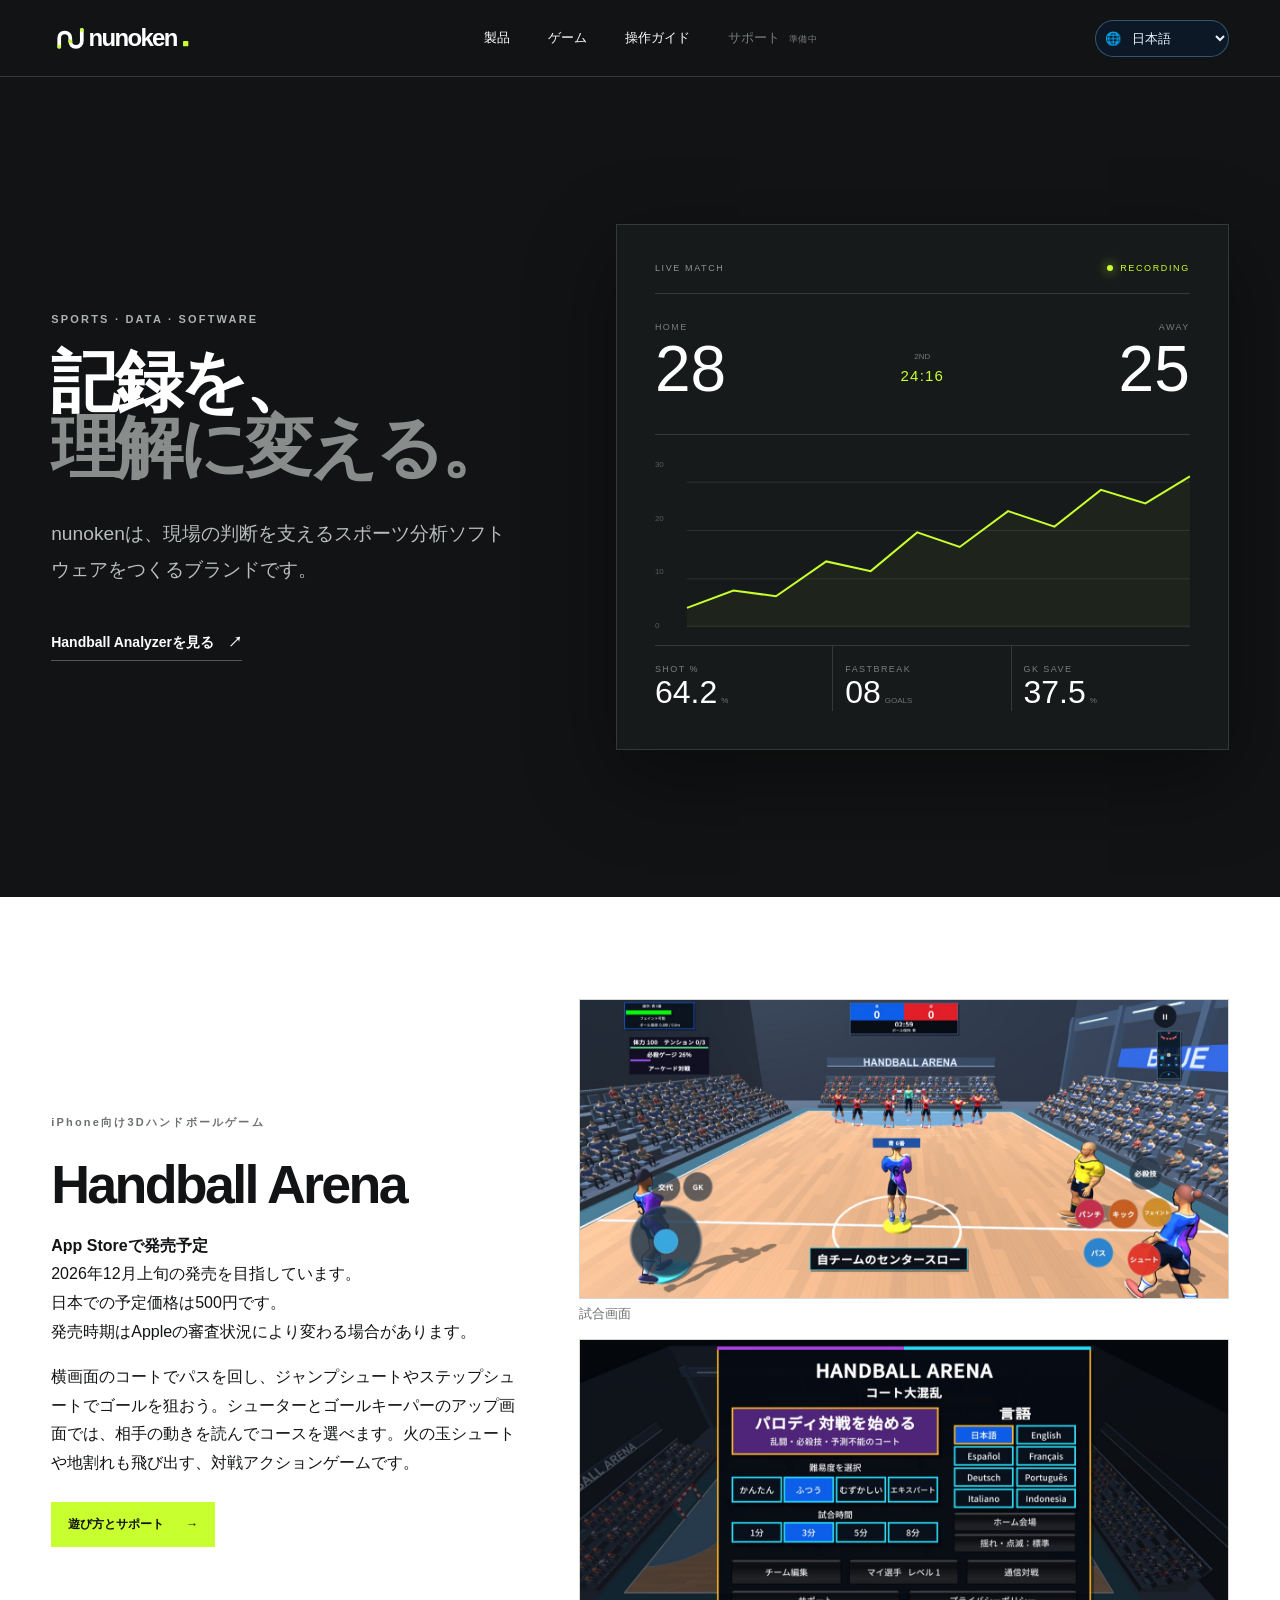
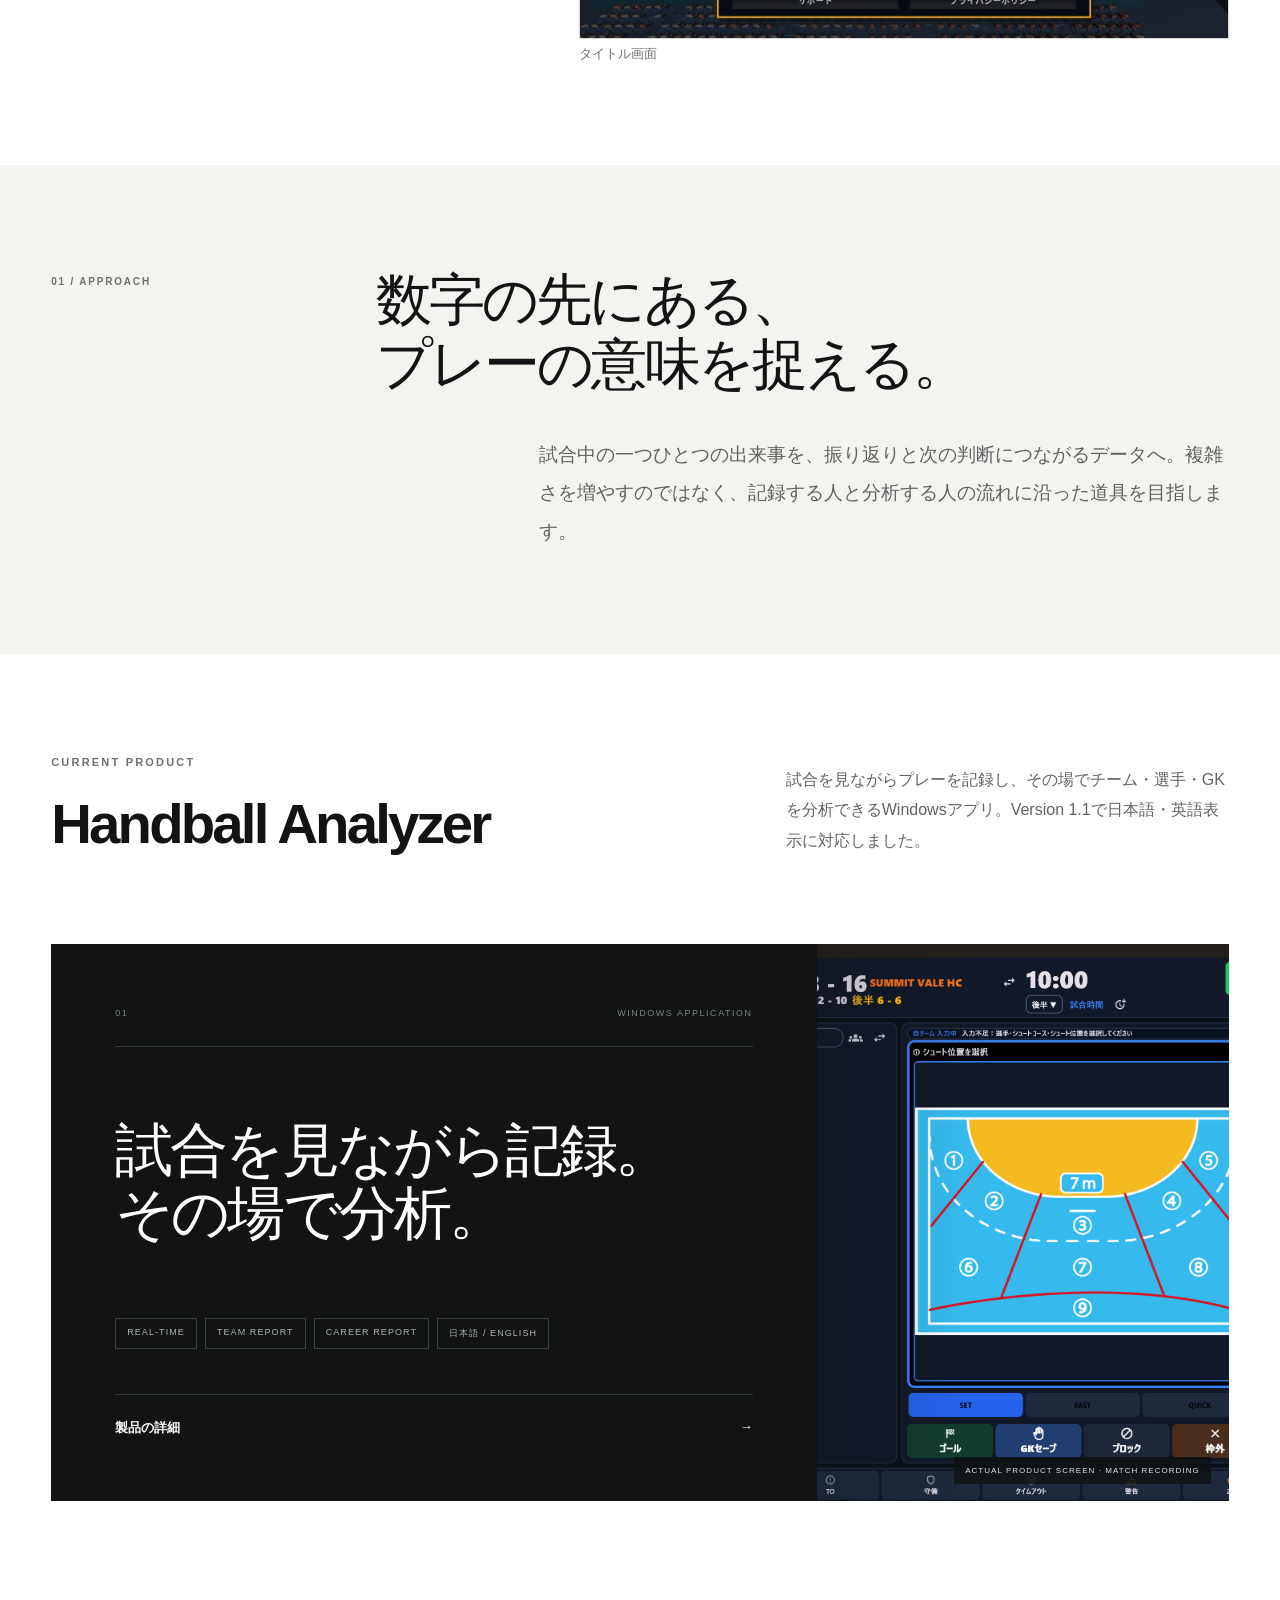
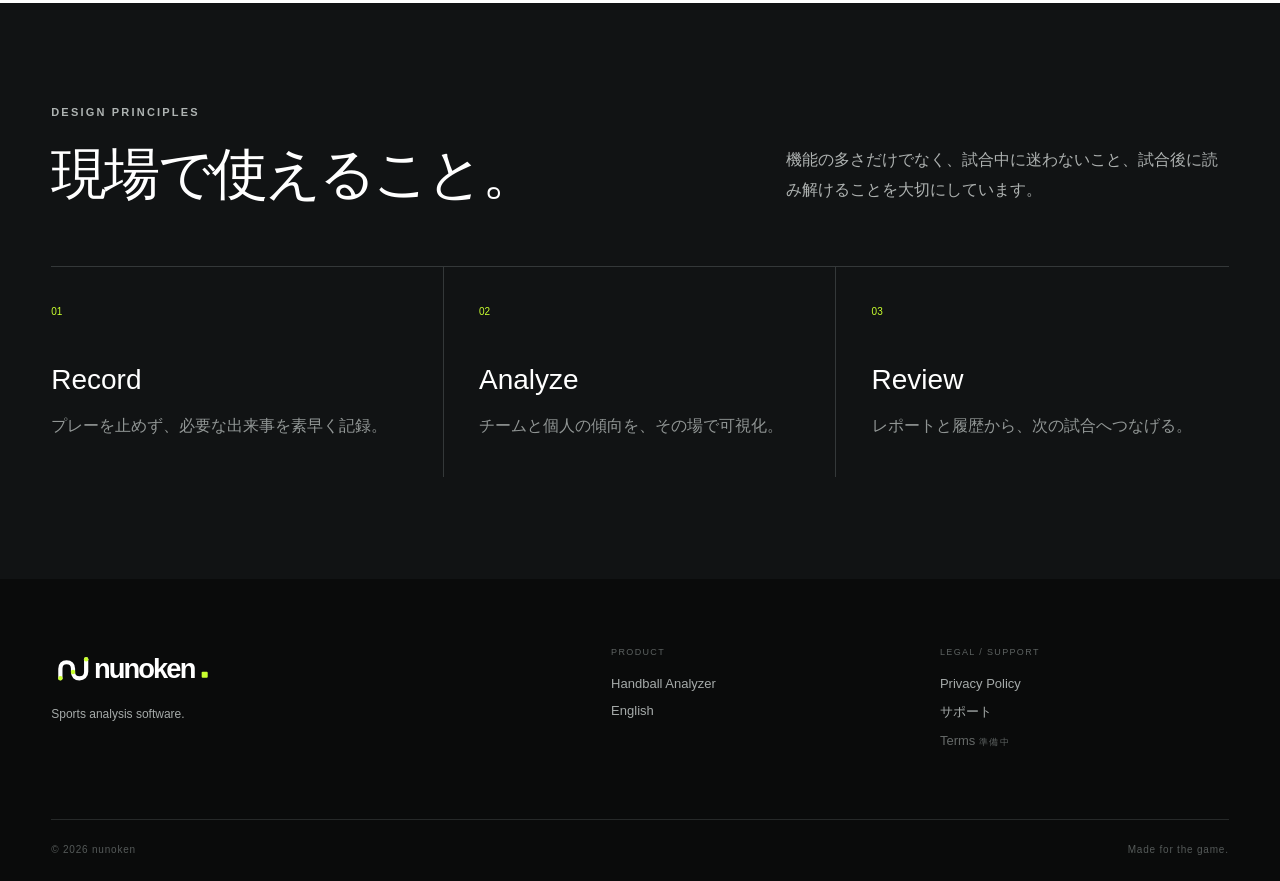
==== commit bf50109b: "Announce Handball Arena for iPhone" ====
--- a/index.html
+++ b/index.html
@@ -4,7 +4,7 @@
   <meta charset="utf-8">
   <meta name="viewport" content="width=device-width, initial-scale=1">
   <title>nunoken — スポーツを、記録から理解へ。</title>
-  <meta name="description" content="nunokenは、スポーツの記録と分析に向き合うソフトウェアブランドです。Windows向けハンドボール試合記録・分析アプリ Handball Analyzer を開発しています。">
+  <meta name="description" content="nunokenは、ハンドボールの試合記録・分析アプリ Handball Analyzer と、iPhone向け3Dハンドボールゲーム Handball Arena を開発しています。">
   <meta name="theme-color" content="#111314">
   <link rel="canonical" href="https://nunoken.com/">
   <link rel="alternate" hreflang="ja" href="https://nunoken.com/">
@@ -14,7 +14,7 @@
   <meta property="og:locale" content="ja_JP">
   <meta property="og:site_name" content="nunoken">
   <meta property="og:title" content="nunoken — スポーツを、記録から理解へ。">
-  <meta property="og:description" content="スポーツの記録と分析に向き合うソフトウェアブランド。Handball Analyzerを開発しています。">
+  <meta property="og:description" content="試合記録・分析アプリ Handball Analyzer と、iPhone向けゲーム Handball Arena の公式サイトです。">
   <link rel="stylesheet" href="assets/styles.css">
   <script src="assets/site.js?v=20261110" defer></script>
 </head>
@@ -25,6 +25,7 @@
       <a class="wordmark" href="./" aria-label="nunoken ホーム"><img src="brand/nunoken-logo-reverse.svg" alt="nunoken" width="560" height="140"></a>
       <nav class="site-nav" aria-label="メインナビゲーション">
         <a href="handball-analyzer/">製品</a>
+        <a href="#handball-arena">ゲーム</a>
         <a href="handball-analyzer/guide/">操作ガイド</a>
         <span class="nav-future" title="準備中">サポート <small>準備中</small></span>
       </nav>
@@ -64,6 +65,30 @@
             <div><small>FASTBREAK</small><strong>08</strong><span>GOALS</span></div>
             <div><small>GK SAVE</small><strong>37.5</strong><span>%</span></div>
           </div>
+        </div>
+      </div>
+    </section>
+
+    <section class="arena-release section-pad product-showcase" id="handball-arena" aria-labelledby="arena-title">
+      <div class="container arena-release-grid">
+        <div class="arena-release-copy">
+          <p class="eyebrow eyebrow-dark">iPhone向け3Dハンドボールゲーム</p>
+          <h2 id="arena-title">Handball Arena</h2>
+          <p><strong>App Storeで発売予定</strong><br>2026年12月上旬の発売を目指しています。<br>日本での予定価格は500円です。<br>発売時期はAppleの審査状況により変わる場合があります。</p>
+          <p>横画面のコートでパスを回し、ジャンプシュートやステップシュートでゴールを狙おう。シューターとゴールキーパーのアップ画面では、相手の動きを読んでコースを選べます。火の玉シュートや地割れも飛び出す、対戦アクションゲームです。</p>
+          <div class="arena-release-links">
+            <a class="hero-guide-link" href="handball-arena/support/">遊び方とサポート <span aria-hidden="true">→</span></a>
+          </div>
+        </div>
+        <div class="arena-release-screens">
+          <figure>
+            <img src="handball-arena/match-ja.jpg" alt="センタースローを始める青チームと、ゴール前に並ぶ赤チーム" width="1440" height="662" loading="lazy" decoding="async">
+            <figcaption>試合画面</figcaption>
+          </figure>
+          <figure>
+            <img src="handball-arena/menu-ja.jpg" alt="パロディ対戦やチーム設定を選ぶHandball Arenaのメニュー" width="1440" height="662" loading="lazy" decoding="async">
+            <figcaption>タイトル画面</figcaption>
+          </figure>
         </div>
       </div>
     </section>
--- a/assets/styles.css
+++ b/assets/styles.css
@@ -69,6 +69,16 @@
 .product-showcase { background: var(--white); }
 .section-heading { display: grid; grid-template-columns: 1.5fr 1fr; gap: 70px; align-items: end; margin-bottom: clamp(48px, 7vw, 88px); }
 .section-heading > p { margin: 0; color: #606463; line-height: 1.9; }
+.arena-release-grid { display: grid; grid-template-columns: minmax(0, 1fr) minmax(0, 1.4fr); align-items: center; gap: clamp(24px, 5vw, 72px); }
+.arena-release h2 { margin: 0; font-size: clamp(34px, 4.2vw, 58px); font-weight: 560; line-height: 1.14; letter-spacing: -.05em; }
+.arena-release-copy > p:not(.eyebrow) { margin-block: 16px 0; line-height: 1.8; }
+.arena-release-screens { display: grid; gap: 16px; }
+.arena-release-screens figure { margin: 0; min-width: 0; }
+.arena-release-screens img { display: block; width: 100%; height: auto; border: 1px solid var(--line); }
+.arena-release-screens figcaption { margin-top: 6px; color: var(--muted); font-size: 13px; }
+.arena-release-links { display: flex; flex-wrap: wrap; align-items: center; gap: 14px 20px; margin-top: 24px; }
+.arena-release-links .hero-guide-link { margin-top: 0; }
+.arena-release-links .hero-guide-link:hover { color: var(--ink); border-color: var(--ink); }
 .product-card { display: grid; grid-template-columns: 1.3fr .7fr; color: var(--white); background: var(--ink); text-decoration: none; transition: transform .25s ease, box-shadow .25s ease; }
 .product-card:hover { transform: translateY(-4px); box-shadow: 0 22px 50px #1112; }
 .product-card-copy { padding: clamp(30px, 5vw, 68px); }
@@ -214,7 +224,7 @@
 @media (max-width: 760px) {
   :root { --pad: 20px; }
   .header-inner { min-height: 66px; }.wordmark img { width: 138px; }.site-nav { gap:16px; overflow-x:auto; }.site-nav .nav-future { display:none; }
-  .brand-hero { min-height:auto; }.brand-hero-grid, .product-hero-grid, .section-heading, .statement-grid, .data-grid { grid-template-columns:1fr; }
+  .brand-hero { min-height:auto; }.brand-hero-grid, .product-hero-grid, .section-heading, .statement-grid, .data-grid, .arena-release-grid { grid-template-columns:1fr; }
   .brand-hero-grid { gap:64px; }.product-hero-grid { gap:42px; }.hero-copy h1 { font-size:clamp(38px,10.5vw,52px); }.product-hero .hero-copy h1 { font-size:clamp(40px,11vw,54px); }.hero-lead { margin-block:24px 28px; font-size:15px; line-height:1.75; }
   .data-visual { margin-inline:-8px; }.metric-row strong { font-size:22px; }
   .statement-grid { gap:36px; }.statement-grid div > p { margin-top:28px; }.section-heading { gap:28px; }
@@ -384,3 +394,39 @@
   .sales-flow li::after { display:none !important; }
   .cta-row .button,.cta-row .text-cta { width:100%; }
 }
+
+/* Apple release information on the product pages. */
+.product-identity { display:flex; align-items:center; gap:12px; }
+.product-identity img { border-radius:12px; flex:none; }
+.button-apple { background:#53c7f5; color:#071629; border:1px solid #53c7f5; }
+.button-apple:hover { background:#89dcfc; }
+.platform-section { background:#071629; color:#edf6ff; }
+.platform-section .section-index { color:#ffad58; }
+.apple-device-grid { display:grid; grid-template-columns:minmax(0,1.5fr) minmax(0,1fr); gap:32px; align-items:start; margin-top:32px; }
+.apple-device-grid figure { margin:0; padding:20px; border:1px solid #27445f; border-radius:18px; background:#0c1d30; min-width:0; }
+.apple-device-grid img { display:block; width:100%; height:auto; border-radius:8px; }
+.apple-device-grid figure:nth-child(2) img { max-height:450px; object-fit:contain; }
+.apple-device-grid figcaption { margin:16px 0; color:#cce9f8; }
+.platform-note { color:#b5c8d7; font-size:14px; line-height:1.8; margin-top:24px; }
+.platform-section a { color:#75d5fb; }
+.purchase-conditions { padding:28px 0; background:#eef4f8; color:#172c40; line-height:1.9; }
+.cta-row { flex-wrap:wrap; }
+.cta-row .button { white-space:normal; text-align:center; }
+@media(max-width:700px) {
+ .apple-device-grid { grid-template-columns:minmax(0,1fr); gap:20px; }
+ .product-kicker { flex-wrap:wrap; gap:16px; }
+ .cta-row .button { width:100%; }
+ .apple-device-grid figure { padding:14px; }
+}
+
+html[lang="ja"] .sales-hero h1 { font-size:clamp(28px,3.2vw,46px); line-height:1.35; }
+html[lang="ja"] .sales-hero h1 span { display:inline-block; }
+.product-kicker > span:last-child { color:#b7d1e4; }
+.plan-actions .button { margin:8px 8px 0 0; white-space:normal; text-align:center; }
+
+@media(max-width:700px) {
+ .comparison-table { min-width:0; width:100%; table-layout:fixed; font-size:13px; }
+ .comparison-table th, .comparison-table td { padding:14px 8px; overflow-wrap:anywhere; }
+ .comparison-table th:first-child { width:38%; }
+ .comparison-table th:not(:first-child) { width:31%; }
+}
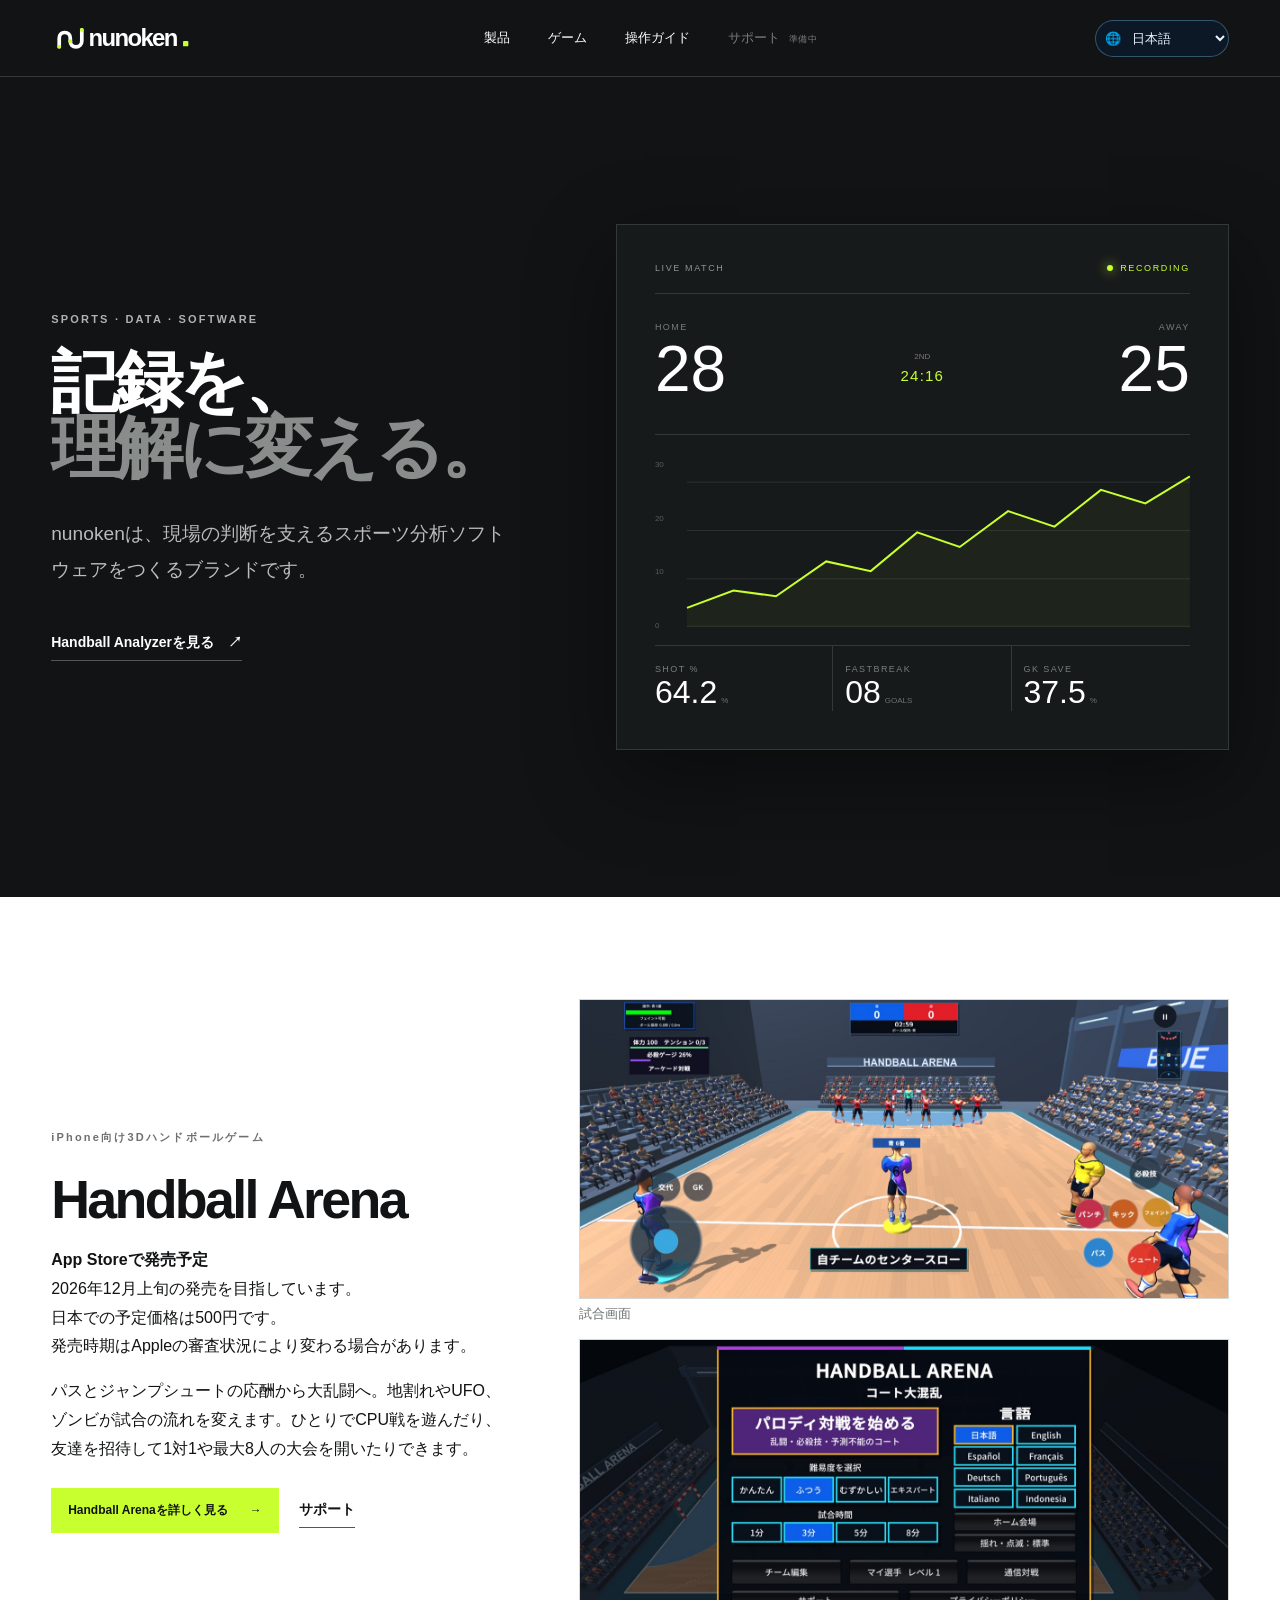
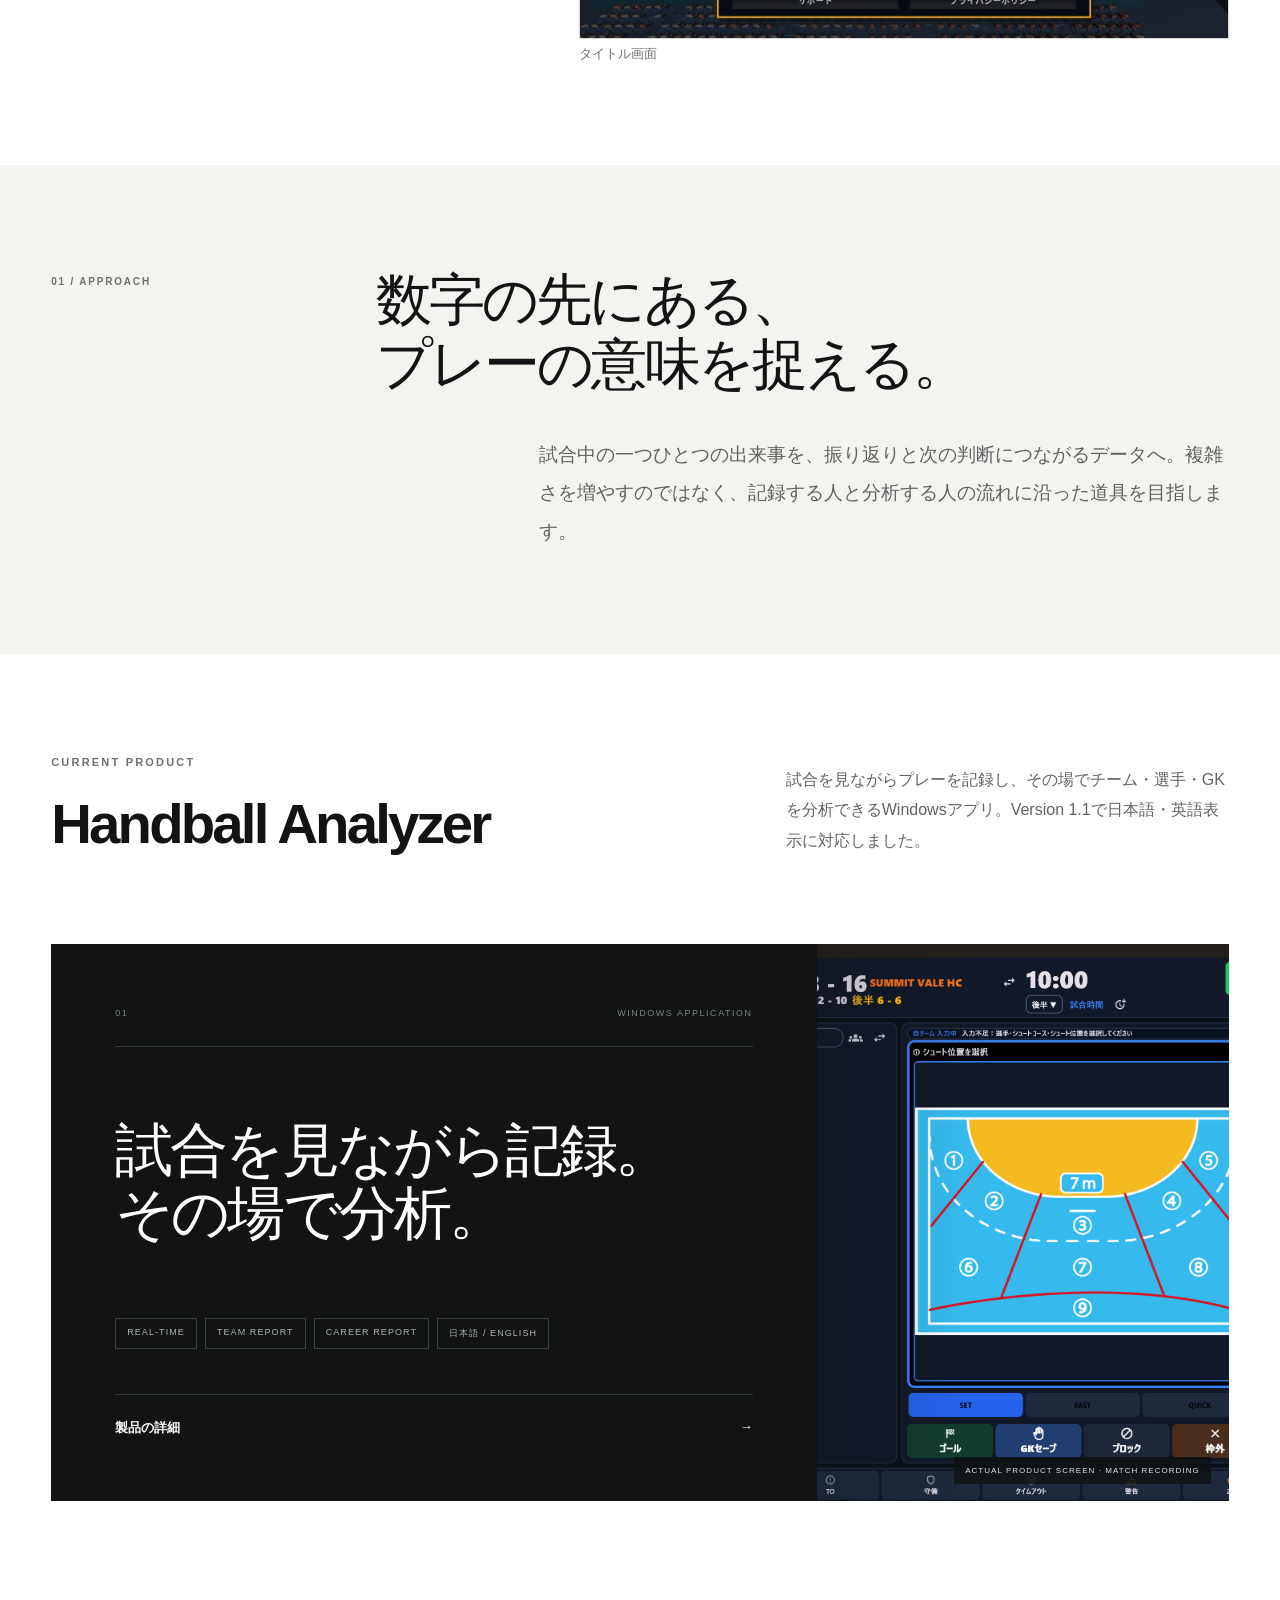
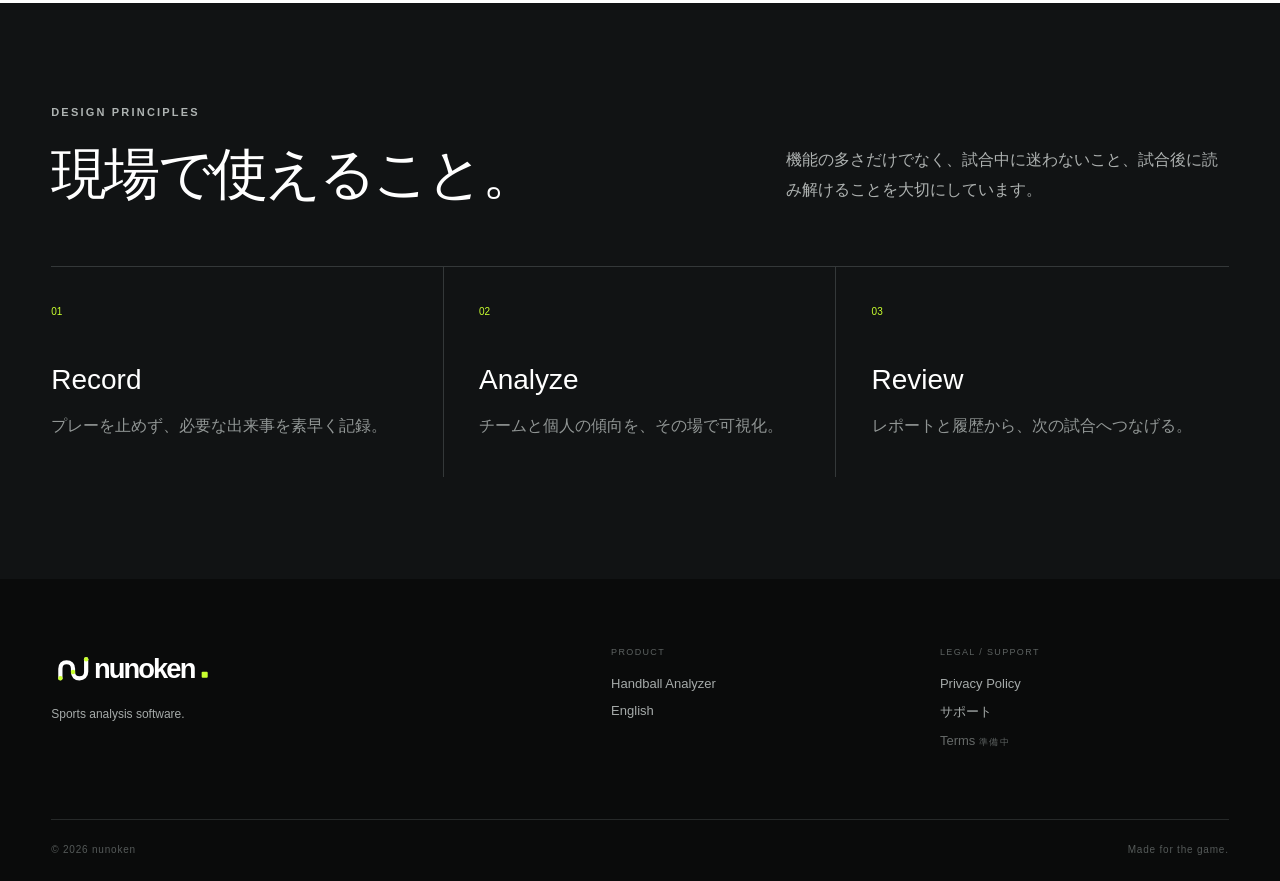
==== commit d9c74f67: "Add bilingual Handball Arena product pages" ====
--- a/index.html
+++ b/index.html
@@ -25,7 +25,7 @@
       <a class="wordmark" href="./" aria-label="nunoken ホーム"><img src="brand/nunoken-logo-reverse.svg" alt="nunoken" width="560" height="140"></a>
       <nav class="site-nav" aria-label="メインナビゲーション">
         <a href="handball-analyzer/">製品</a>
-        <a href="#handball-arena">ゲーム</a>
+        <a href="handball-arena/">ゲーム</a>
         <a href="handball-analyzer/guide/">操作ガイド</a>
         <span class="nav-future" title="準備中">サポート <small>準備中</small></span>
       </nav>
@@ -75,9 +75,10 @@
           <p class="eyebrow eyebrow-dark">iPhone向け3Dハンドボールゲーム</p>
           <h2 id="arena-title">Handball Arena</h2>
           <p><strong>App Storeで発売予定</strong><br>2026年12月上旬の発売を目指しています。<br>日本での予定価格は500円です。<br>発売時期はAppleの審査状況により変わる場合があります。</p>
-          <p>横画面のコートでパスを回し、ジャンプシュートやステップシュートでゴールを狙おう。シューターとゴールキーパーのアップ画面では、相手の動きを読んでコースを選べます。火の玉シュートや地割れも飛び出す、対戦アクションゲームです。</p>
+          <p>パスとジャンプシュートの応酬から大乱闘へ。地割れやUFO、ゾンビが試合の流れを変えます。ひとりでCPU戦を遊んだり、友達を招待して1対1や最大8人の大会を開いたりできます。</p>
           <div class="arena-release-links">
-            <a class="hero-guide-link" href="handball-arena/support/">遊び方とサポート <span aria-hidden="true">→</span></a>
+            <a class="hero-guide-link" href="handball-arena/">Handball Arenaを詳しく見る <span aria-hidden="true">→</span></a>
+            <a class="text-link" href="handball-arena/support/">サポート</a>
           </div>
         </div>
         <div class="arena-release-screens">
